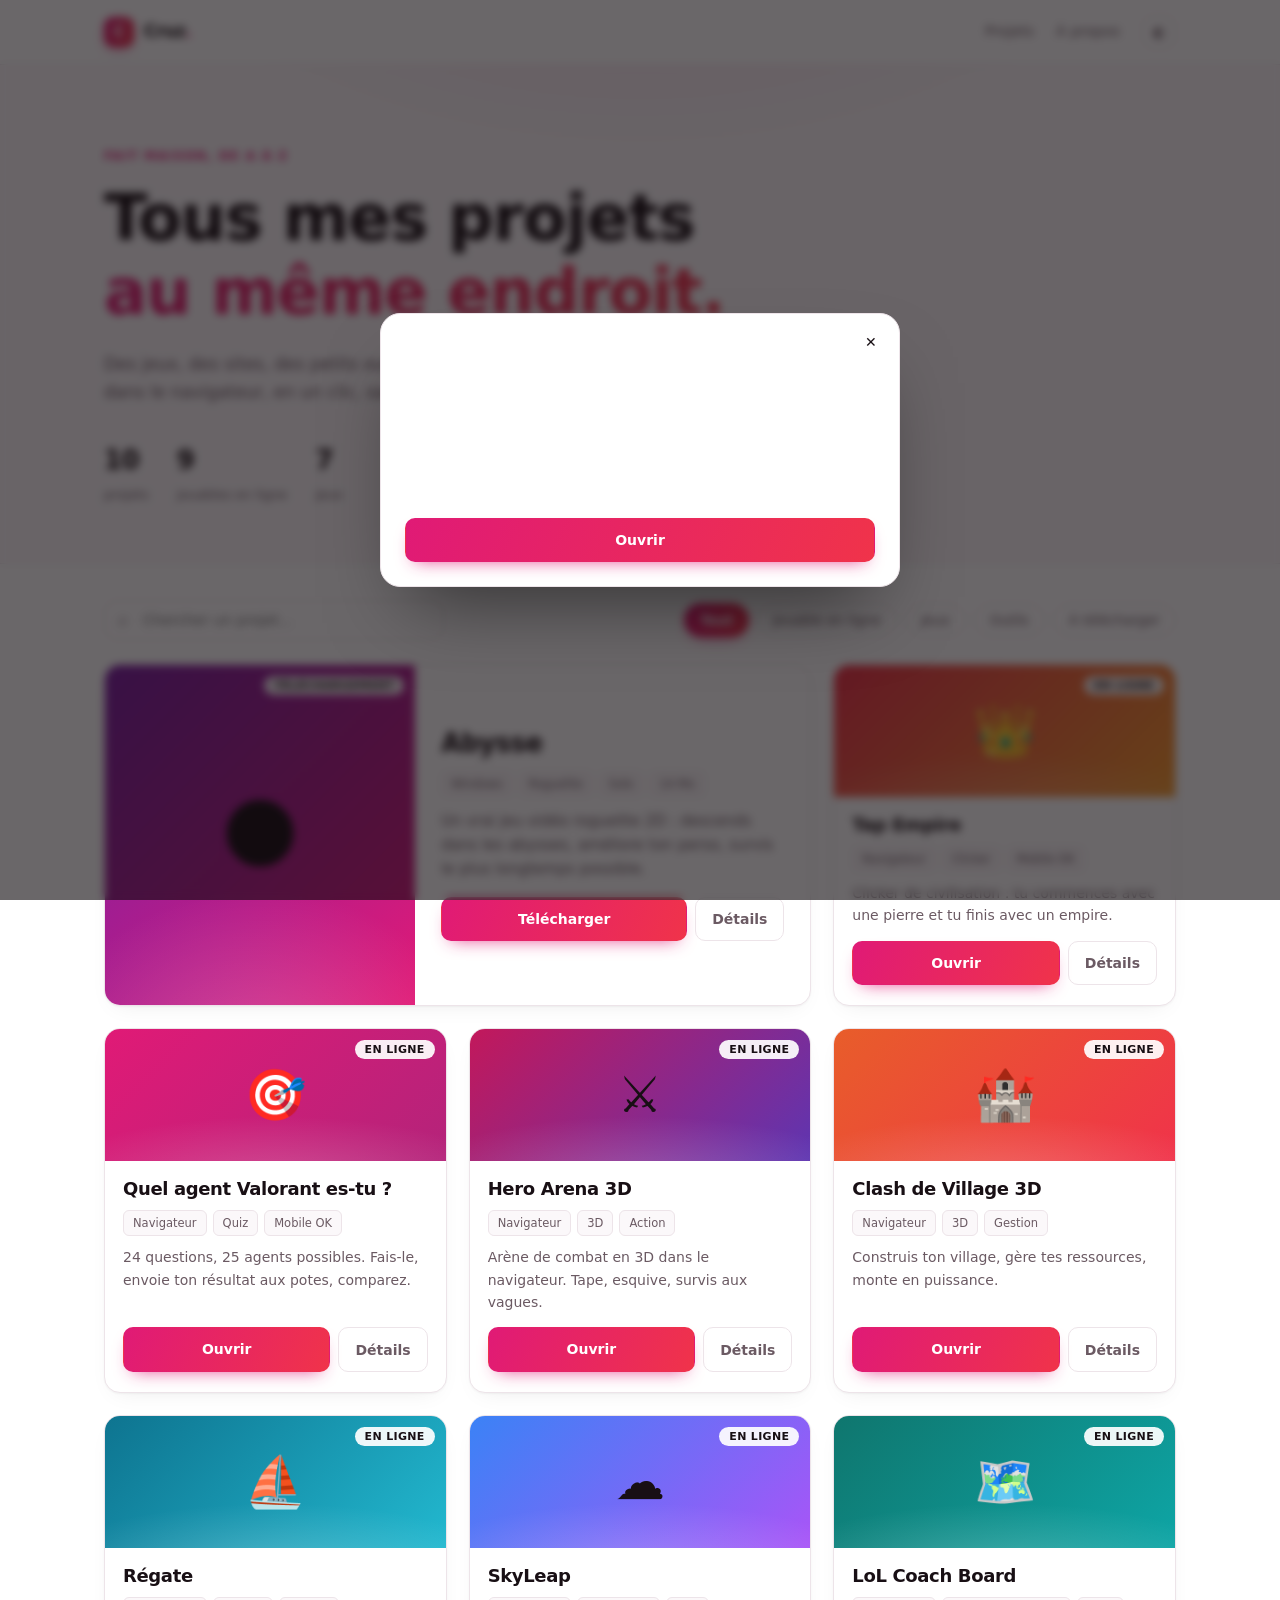
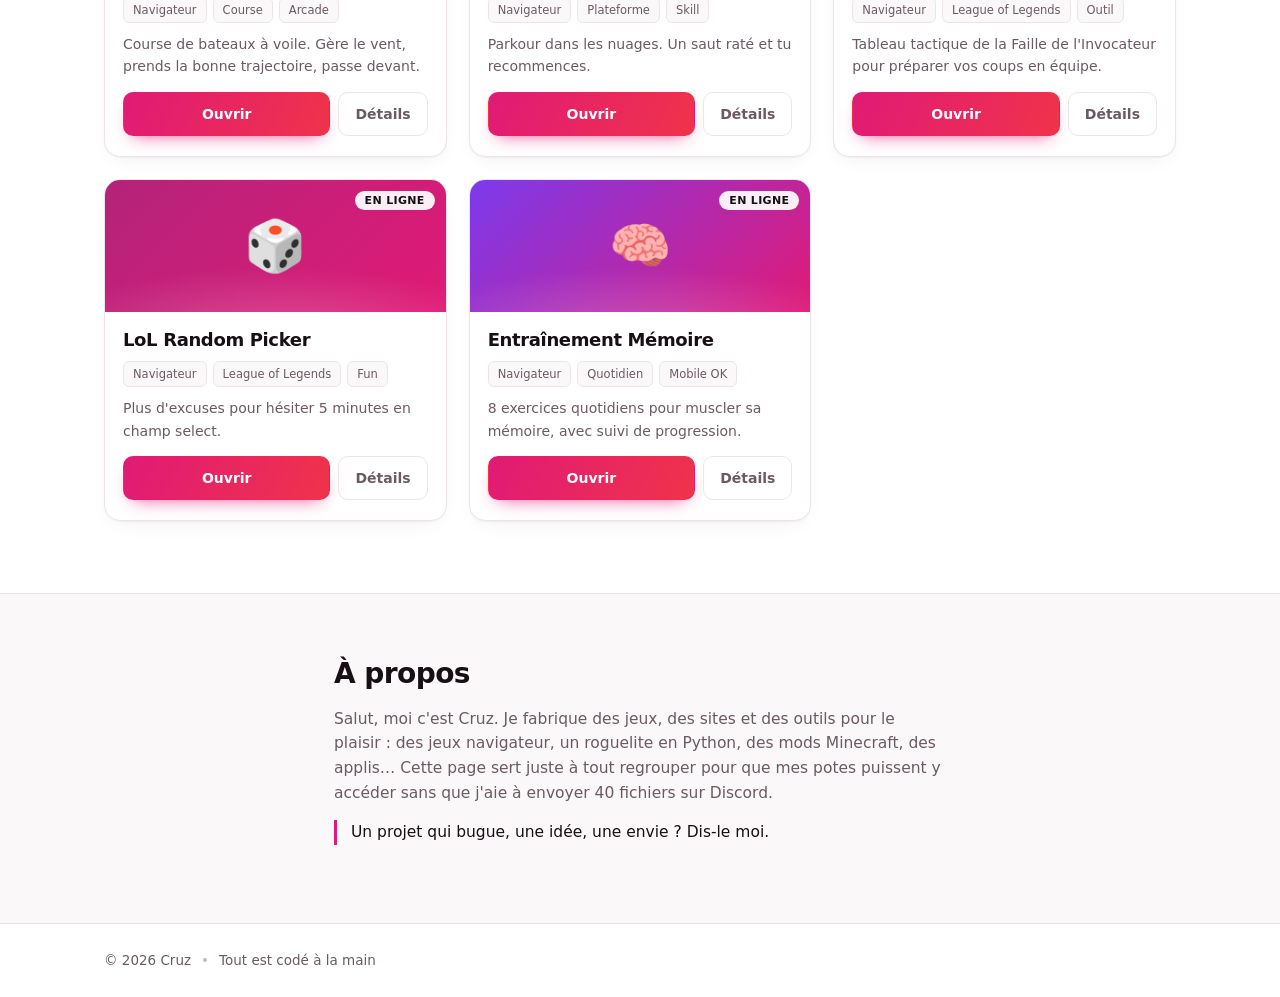
==== index.html @ 533423b5 "Site vitrine : 10 projets (jeux navigateur + Abysse)" ====
<!DOCTYPE html>
<html lang="fr">
<head>
<meta charset="UTF-8">
<meta name="viewport" content="width=device-width, initial-scale=1">
<title>Cruz — Mes projets</title>
<meta name="description" content="Tous mes jeux, sites et outils, au même endroit. Jouables directement dans le navigateur ou téléchargeables.">
<meta name="theme-color" content="#E01A76">

<!-- Aperçu quand on partage le lien (Discord, WhatsApp, etc.) -->
<meta property="og:title" content="Cruz — Mes projets">
<meta property="og:description" content="Tous mes jeux, sites et outils, au même endroit.">
<meta property="og:type" content="website">

<link rel="icon" href="data:image/svg+xml,<svg xmlns='http://www.w3.org/2000/svg' viewBox='0 0 100 100'><rect width='100' height='100' rx='24' fill='%23E01A76'/><text x='50' y='72' font-size='62' text-anchor='middle' fill='white' font-family='sans-serif' font-weight='bold'>C</text></svg>">
<link rel="stylesheet" href="style.css">
</head>
<body>

<!-- ===================== BARRE DU HAUT ===================== -->
<header class="topbar">
  <div class="wrap topbar-inner">
    <a class="logo" href="./">
      <span class="logo-mark">C</span>
      <span class="logo-text">Cruz<span class="logo-dot">.</span></span>
    </a>
    <nav class="topnav">
      <a href="#projets">Projets</a>
      <a href="#apropos">À propos</a>
      <button id="btn-theme" class="icon-btn" type="button" aria-label="Changer de thème" title="Changer de thème">
        <span class="theme-icon">◐</span>
      </button>
    </nav>
  </div>
</header>

<!-- ===================== EN-TÊTE ===================== -->
<section class="hero">
  <div class="wrap">
    <p class="eyebrow">Fait maison, de A à Z</p>
    <h1>Tous mes projets<br><span class="grad">au même endroit.</span></h1>
    <p class="lede">
      Des jeux, des sites, des petits outils. La plupart se lancent directement dans le
      navigateur, en un clic, sans rien installer. Servez-vous.
    </p>
    <div class="stats" id="stats"></div>
  </div>
</section>

<!-- ===================== FILTRES ===================== -->
<div class="wrap toolbar" id="projets">
  <div class="search">
    <span class="search-icon">⌕</span>
    <input type="search" id="recherche" placeholder="Chercher un projet…" autocomplete="off" aria-label="Chercher un projet">
  </div>
  <div class="chips" id="filtres" role="group" aria-label="Filtrer les projets">
    <button class="chip actif" data-filtre="tous" type="button">Tout</button>
    <button class="chip" data-filtre="jouer" type="button">Jouable en ligne</button>
    <button class="chip" data-filtre="jeu" type="button">Jeux</button>
    <button class="chip" data-filtre="outil" type="button">Outils</button>
    <button class="chip" data-filtre="telecharger" type="button">À télécharger</button>
  </div>
</div>

<!-- ===================== GRILLE DES PROJETS ===================== -->
<main class="wrap">
  <div class="grille" id="grille"></div>
  <p class="vide" id="vide" hidden>Aucun projet ne correspond à cette recherche.</p>
</main>

<!-- ===================== À PROPOS ===================== -->
<section class="apropos" id="apropos">
  <div class="wrap apropos-inner">
    <h2>À propos</h2>
    <p>
      Salut, moi c'est Cruz. Je fabrique des jeux, des sites et des outils pour le plaisir :
      des jeux navigateur, un roguelite en Python, des mods Minecraft, des applis…
      Cette page sert juste à tout regrouper pour que mes potes puissent y accéder
      sans que j'aie à envoyer 40 fichiers sur Discord.
    </p>
    <p class="apropos-note">
      Un projet qui bugue, une idée, une envie&nbsp;? Dis-le moi.
    </p>
  </div>
</section>

<footer class="footer">
  <div class="wrap footer-inner">
    <span>© <span id="annee"></span> Cruz</span>
    <span class="footer-sep">•</span>
    <span>Tout est codé à la main</span>
  </div>
</footer>

<!-- ===================== FENÊTRE DÉTAILS ===================== -->
<div class="modale" id="modale" hidden>
  <div class="modale-fond" data-fermer></div>
  <div class="modale-boite" role="dialog" aria-modal="true" aria-labelledby="modale-titre">
    <button class="modale-fermer" type="button" data-fermer aria-label="Fermer">✕</button>
    <div class="modale-cover" id="modale-cover"><span id="modale-emoji"></span></div>
    <div class="modale-corps">
      <h3 id="modale-titre"></h3>
      <div class="tags" id="modale-tags"></div>
      <p id="modale-details"></p>
      <div class="encart" id="modale-install" hidden>
        <strong>Comment l'installer</strong>
        <p id="modale-install-texte"></p>
      </div>
      <a class="btn btn-primaire" id="modale-action" href="#">Ouvrir</a>
    </div>
  </div>
</div>

<script src="projets.js"></script>
<script src="script.js"></script>
</body>
</html>
---- style.css ----
/* =========================================================================
   Cruz — Mes projets
   Palette : fuchsia -> rouge, sur fond très clair (ou très sombre).
   ========================================================================= */

:root{
  --fuchsia:#E01A76;
  --rouge:#F0334A;
  --grad:linear-gradient(115deg,var(--fuchsia),var(--rouge));

  --bg:#FFFFFF;
  --bg-doux:#FBF8FA;
  --surface:#FFFFFF;
  --bord:#EDE4E9;
  --bord-fort:#E0D2DA;
  --texte:#180F14;
  --texte-doux:#6B5A63;
  --ombre:0 1px 2px rgba(24,15,20,.04), 0 8px 24px -12px rgba(24,15,20,.10);
  --ombre-forte:0 2px 4px rgba(224,26,118,.06), 0 24px 48px -20px rgba(224,26,118,.28);

  --r:16px;
  --max:1120px;
  --police:"Segoe UI", system-ui, -apple-system, "Helvetica Neue", Arial, sans-serif;
}

html[data-theme="sombre"]{
  --bg:#100A0D;
  --bg-doux:#160E12;
  --surface:#1A1015;
  --bord:#2C1D25;
  --bord-fort:#3A2731;
  --texte:#F7F0F3;
  --texte-doux:#AE9BA5;
  --ombre:0 1px 2px rgba(0,0,0,.4), 0 8px 24px -12px rgba(0,0,0,.6);
  --ombre-forte:0 2px 4px rgba(0,0,0,.4), 0 24px 48px -20px rgba(224,26,118,.45);
}

*{box-sizing:border-box}
html{scroll-behavior:smooth}
body{
  margin:0;
  font-family:var(--police);
  background:var(--bg);
  color:var(--texte);
  line-height:1.6;
  -webkit-font-smoothing:antialiased;
}
a{color:inherit;text-decoration:none}
h1,h2,h3{margin:0;line-height:1.15;letter-spacing:-.02em}

.wrap{max-width:var(--max);margin:0 auto;padding:0 24px}
.grad{
  background:var(--grad);
  -webkit-background-clip:text;background-clip:text;
  color:transparent;
}

/* ----------------------------- BARRE DU HAUT ----------------------------- */
.topbar{
  position:sticky;top:0;z-index:50;
  background:color-mix(in srgb, var(--bg) 82%, transparent);
  backdrop-filter:saturate(180%) blur(14px);
  border-bottom:1px solid var(--bord);
}
.topbar-inner{display:flex;align-items:center;justify-content:space-between;height:64px}
.logo{display:flex;align-items:center;gap:10px;font-weight:700;letter-spacing:-.02em}
.logo-mark{
  width:30px;height:30px;border-radius:9px;background:var(--grad);
  color:#fff;display:grid;place-items:center;font-size:15px;font-weight:800;
  box-shadow:0 4px 12px -4px rgba(224,26,118,.7);
}
.logo-text{font-size:17px}
.logo-dot{color:var(--fuchsia)}
.topnav{display:flex;align-items:center;gap:22px}
.topnav a{font-size:14.5px;color:var(--texte-doux);font-weight:500;transition:color .15s}
.topnav a:hover{color:var(--fuchsia)}
.icon-btn{
  width:34px;height:34px;border-radius:10px;border:1px solid var(--bord);
  background:var(--surface);color:var(--texte-doux);cursor:pointer;
  display:grid;place-items:center;font-size:15px;transition:.15s;
}
.icon-btn:hover{border-color:var(--fuchsia);color:var(--fuchsia)}

/* ------------------------------- EN-TÊTE -------------------------------- */
.hero{
  position:relative;overflow:hidden;
  padding:82px 0 56px;
  border-bottom:1px solid var(--bord);
  background:var(--bg-doux);
}
.hero::before{
  content:"";position:absolute;inset:-40% 0 auto 0;height:420px;pointer-events:none;
  background:radial-gradient(60% 100% at 50% 0%, rgba(224,26,118,.16), transparent 70%);
}
.hero .wrap{position:relative}
.eyebrow{
  margin:0 0 16px;font-size:12px;font-weight:700;letter-spacing:.12em;text-transform:uppercase;
  color:var(--fuchsia);
}
.hero h1{font-size:clamp(38px,6.4vw,64px);font-weight:800}
.lede{
  margin:22px 0 0;max-width:56ch;font-size:17px;color:var(--texte-doux);
}
.stats{display:flex;flex-wrap:wrap;gap:28px;margin-top:34px}
.stat b{display:block;font-size:26px;font-weight:800;letter-spacing:-.02em}
.stat span{font-size:13px;color:var(--texte-doux)}

/* ------------------------------- FILTRES -------------------------------- */
.toolbar{
  display:flex;flex-wrap:wrap;gap:14px;align-items:center;justify-content:space-between;
  padding-top:36px;padding-bottom:24px;scroll-margin-top:80px;
}
.search{position:relative;flex:1 1 260px;max-width:340px}
.search-icon{
  position:absolute;left:14px;top:50%;transform:translateY(-50%);
  color:var(--texte-doux);font-size:17px;pointer-events:none;
}
.search input{
  width:100%;padding:11px 14px 11px 38px;
  border:1px solid var(--bord);border-radius:12px;
  background:var(--surface);color:var(--texte);
  font-family:inherit;font-size:14.5px;outline:none;transition:.15s;
}
.search input:focus{border-color:var(--fuchsia);box-shadow:0 0 0 3px rgba(224,26,118,.13)}
.chips{display:flex;flex-wrap:wrap;gap:8px}
.chip{
  padding:8px 15px;border-radius:999px;border:1px solid var(--bord);
  background:var(--surface);color:var(--texte-doux);
  font-family:inherit;font-size:13.5px;font-weight:500;cursor:pointer;transition:.15s;
}
.chip:hover{border-color:var(--bord-fort);color:var(--texte)}
.chip.actif{
  background:var(--grad);border-color:transparent;color:#fff;font-weight:600;
  box-shadow:0 6px 16px -8px rgba(224,26,118,.8);
}

/* -------------------------------- CARTES -------------------------------- */
.grille{
  display:grid;grid-template-columns:repeat(auto-fill,minmax(290px,1fr));
  gap:22px;padding-bottom:72px;
}
.carte{
  display:flex;flex-direction:column;overflow:hidden;
  background:var(--surface);border:1px solid var(--bord);border-radius:var(--r);
  box-shadow:var(--ombre);
  transition:transform .22s cubic-bezier(.2,.7,.3,1), box-shadow .22s, border-color .22s;
}
.carte:hover{transform:translateY(-4px);border-color:var(--fuchsia);box-shadow:var(--ombre-forte)}

.cover{
  position:relative;height:132px;display:grid;place-items:center;
  font-size:50px;line-height:1;user-select:none;
}
.cover::after{
  content:"";position:absolute;inset:0;
  background:radial-gradient(120% 90% at 50% 120%, rgba(255,255,255,.22), transparent 60%);
}
.badge{
  position:absolute;top:11px;right:11px;z-index:2;
  padding:4px 10px;border-radius:999px;
  background:rgba(255,255,255,.92);color:#180F14;
  font-size:11px;font-weight:700;letter-spacing:.03em;text-transform:uppercase;
}
.carte-corps{padding:18px 18px 20px;display:flex;flex-direction:column;gap:10px;flex:1}
.carte-corps h3{font-size:18px;font-weight:700}
.carte-corps p{margin:0;font-size:14px;color:var(--texte-doux);flex:1}
.tags{display:flex;flex-wrap:wrap;gap:6px}
.tag{
  padding:3px 9px;border-radius:6px;border:1px solid var(--bord);
  font-size:11.5px;color:var(--texte-doux);background:var(--bg-doux);
}
.actions{display:flex;gap:8px;margin-top:4px}

.btn{
  display:inline-flex;align-items:center;justify-content:center;gap:7px;
  padding:10px 16px;border-radius:10px;border:1px solid transparent;
  font-family:inherit;font-size:14px;font-weight:600;cursor:pointer;
  transition:.15s;white-space:nowrap;
}
.btn-primaire{background:var(--grad);color:#fff;box-shadow:0 8px 18px -10px rgba(224,26,118,.9)}
.btn-primaire:hover{filter:brightness(1.07);transform:translateY(-1px)}
.btn-fantome{background:transparent;border-color:var(--bord);color:var(--texte-doux)}
.btn-fantome:hover{border-color:var(--fuchsia);color:var(--fuchsia)}
.btn.large{flex:1}

/* Carte mise en avant */
.carte.vedette{grid-column:span 2;flex-direction:row}
.carte.vedette .cover{height:auto;width:44%;flex-shrink:0;font-size:76px}
.carte.vedette .carte-corps{padding:28px 26px;gap:12px;justify-content:center}
.carte.vedette h3{font-size:26px}
.carte.vedette p{font-size:15px;flex:0}

.vide{text-align:center;color:var(--texte-doux);padding:40px 0 80px}

/* ------------------------------- À PROPOS ------------------------------- */
.apropos{border-top:1px solid var(--bord);background:var(--bg-doux);padding:64px 0}
.apropos-inner{max-width:660px}
.apropos h2{font-size:28px;font-weight:800;margin-bottom:16px}
.apropos p{color:var(--texte-doux);margin:0 0 14px;font-size:15.5px}
.apropos-note{
  border-left:3px solid var(--fuchsia);padding-left:14px;
  color:var(--texte)!important;font-weight:500;
}

.footer{border-top:1px solid var(--bord);padding:26px 0;font-size:13.5px;color:var(--texte-doux)}
.footer-inner{display:flex;gap:10px;flex-wrap:wrap;align-items:center}
.footer-sep{opacity:.4}

/* ------------------------------- MODALE --------------------------------- */
.modale{position:fixed;inset:0;z-index:100;display:grid;place-items:center;padding:20px}
.modale-fond{position:absolute;inset:0;background:rgba(16,10,13,.62);backdrop-filter:blur(4px);animation:fade .2s}
.modale-boite{
  position:relative;z-index:1;width:min(520px,100%);max-height:88vh;overflow:auto;
  background:var(--surface);border:1px solid var(--bord);border-radius:20px;
  box-shadow:0 40px 80px -30px rgba(0,0,0,.55);
  animation:pop .22s cubic-bezier(.2,.8,.3,1);
}
@keyframes fade{from{opacity:0}}
@keyframes pop{from{opacity:0;transform:translateY(14px) scale(.97)}}
.modale-cover{height:150px;display:grid;place-items:center;font-size:62px;line-height:1}
.modale-fermer{
  position:absolute;top:12px;right:12px;z-index:2;
  width:32px;height:32px;border-radius:50%;border:0;cursor:pointer;
  background:rgba(255,255,255,.9);color:#180F14;font-size:14px;
}
.modale-fermer:hover{background:#fff}
.modale-corps{padding:24px}
.modale-corps h3{font-size:24px;font-weight:800;margin-bottom:12px}
.modale-corps>p{color:var(--texte-doux);font-size:15px;margin:14px 0 18px}
.encart{
  background:var(--bg-doux);border:1px solid var(--bord);border-left:3px solid var(--fuchsia);
  border-radius:10px;padding:14px 16px;margin-bottom:18px;
}
.encart strong{font-size:13px;display:block;margin-bottom:4px}
.encart p{margin:0;font-size:13.5px;color:var(--texte-doux)}
#modale-action{width:100%}

/* ------------------------------ RESPONSIVE ------------------------------ */
@media (max-width:900px){
  .carte.vedette{grid-column:span 1;flex-direction:column}
  .carte.vedette .cover{width:100%;height:150px;font-size:60px}
  .carte.vedette .carte-corps{padding:20px}
  .carte.vedette h3{font-size:21px}
}
@media (max-width:640px){
  .wrap{padding:0 18px}
  .hero{padding:56px 0 44px}
  .topnav a{display:none}
  .toolbar{gap:12px}
  .search{max-width:none}
  .stats{gap:22px}
  .grille{grid-template-columns:1fr;gap:18px}
}
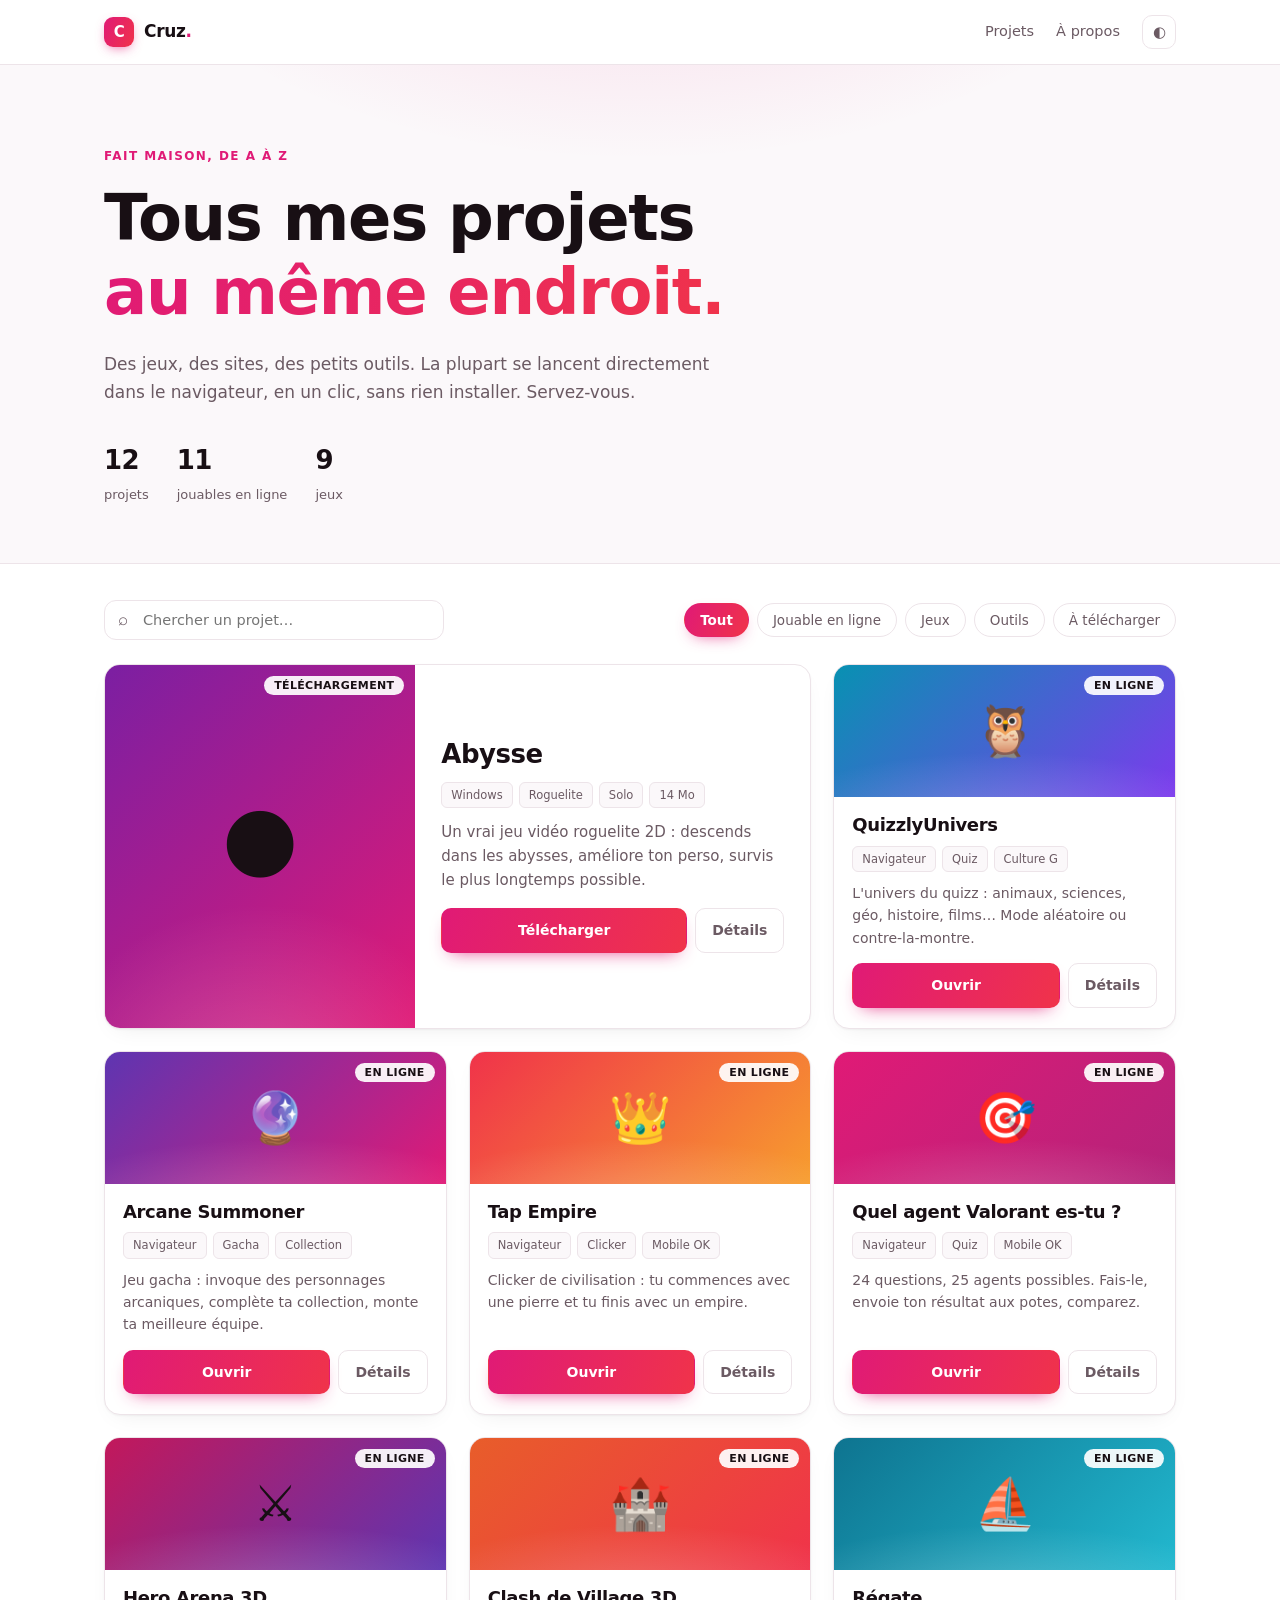
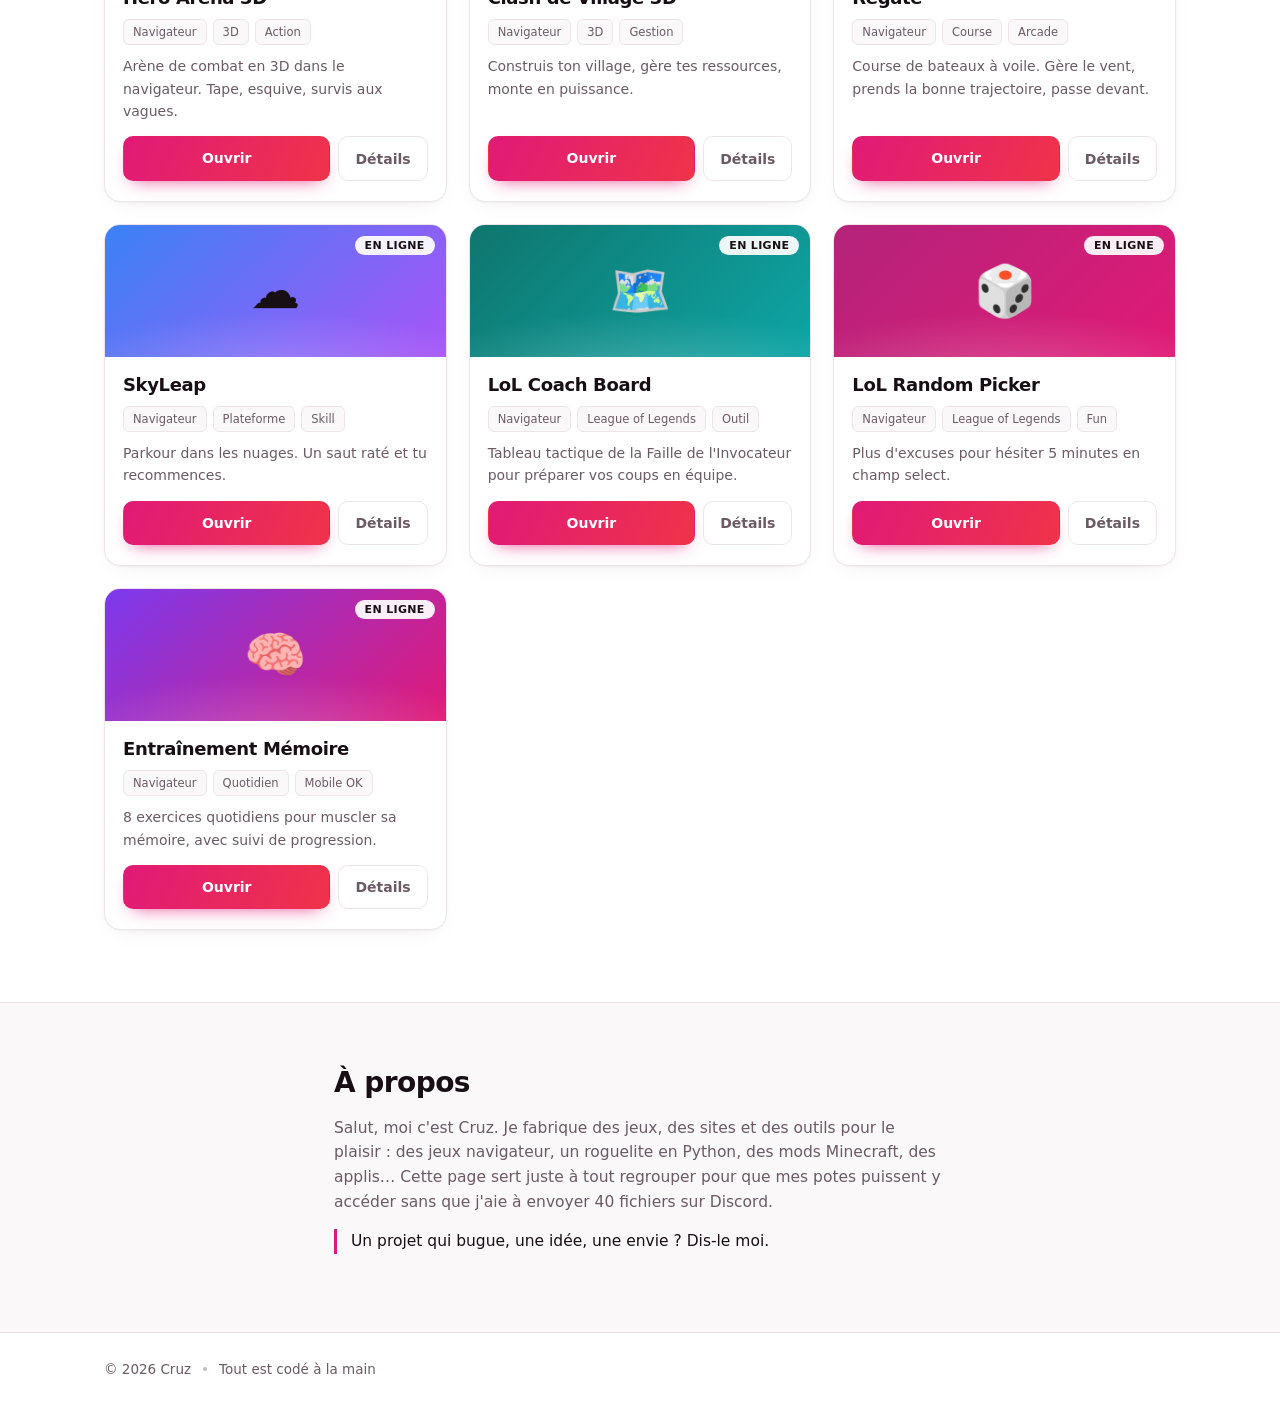
==== commit 90ab4040: "Ajoute QuizzlyUnivers et Arcane Summoner + anti-cache sur css/js" ====
--- a/index.html
+++ b/index.html
@@ -13,7 +13,9 @@
 <meta property="og:type" content="website">
 
 <link rel="icon" href="data:image/svg+xml,<svg xmlns='http://www.w3.org/2000/svg' viewBox='0 0 100 100'><rect width='100' height='100' rx='24' fill='%23E01A76'/><text x='50' y='72' font-size='62' text-anchor='middle' fill='white' font-family='sans-serif' font-weight='bold'>C</text></svg>">
-<link rel="stylesheet" href="style.css">
+<!-- Le "?v=2" force les navigateurs a retelecharger le fichier au lieu d'utiliser
+     leur vieille copie en cache. Augmente le numero a chaque gros changement de design. -->
+<link rel="stylesheet" href="style.css?v=2">
 </head>
 <body>
 
@@ -111,7 +113,7 @@
   </div>
 </div>
 
-<script src="projets.js"></script>
-<script src="script.js"></script>
+<script src="projets.js?v=2"></script>
+<script src="script.js?v=2"></script>
 </body>
 </html>
--- a/style.css
+++ b/style.css
@@ -208,6 +208,9 @@
 
 /* ------------------------------- MODALE --------------------------------- */
 .modale{position:fixed;inset:0;z-index:100;display:grid;place-items:center;padding:20px}
+/* important : sans cette ligne, le display:grid ci-dessus ecrase l'attribut hidden
+   et la fenetre de details reste affichee (vide) au chargement de la page. */
+.modale[hidden]{display:none}
 .modale-fond{position:absolute;inset:0;background:rgba(16,10,13,.62);backdrop-filter:blur(4px);animation:fade .2s}
 .modale-boite{
   position:relative;z-index:1;width:min(520px,100%);max-height:88vh;overflow:auto;
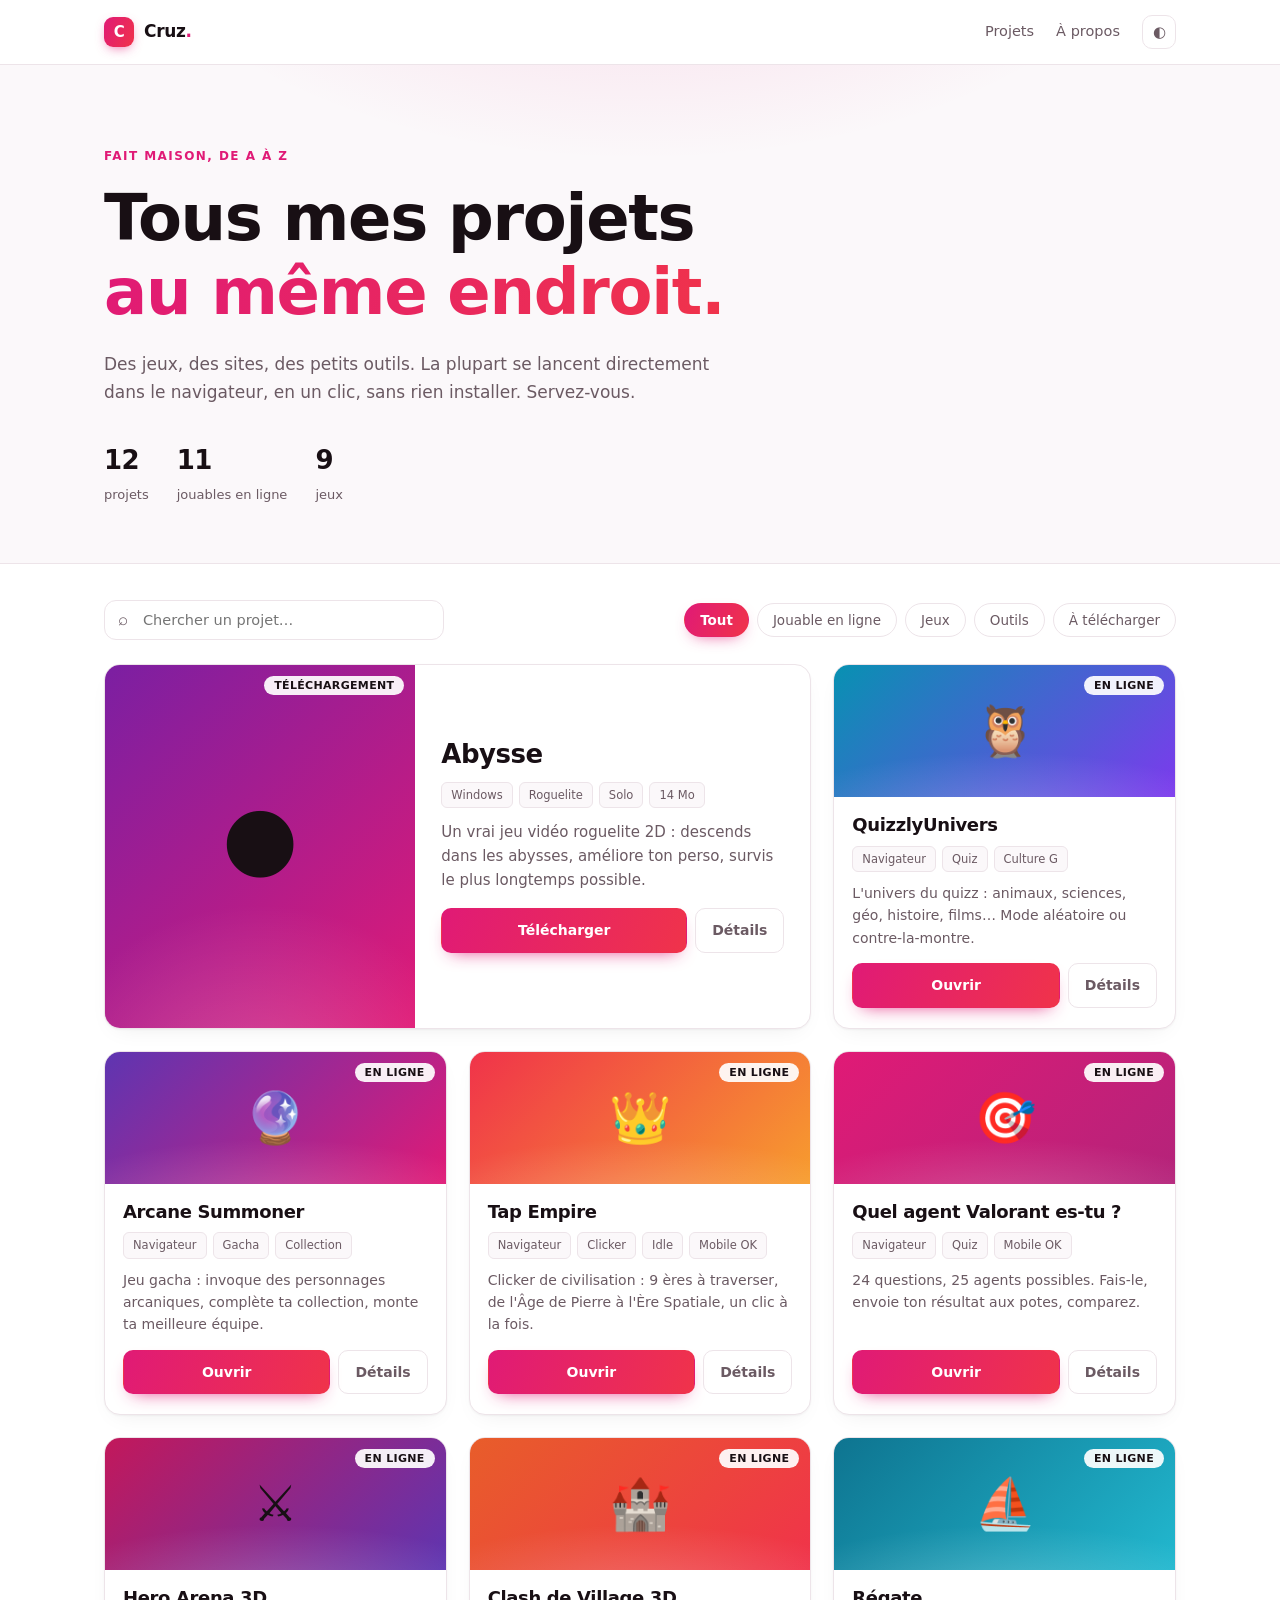
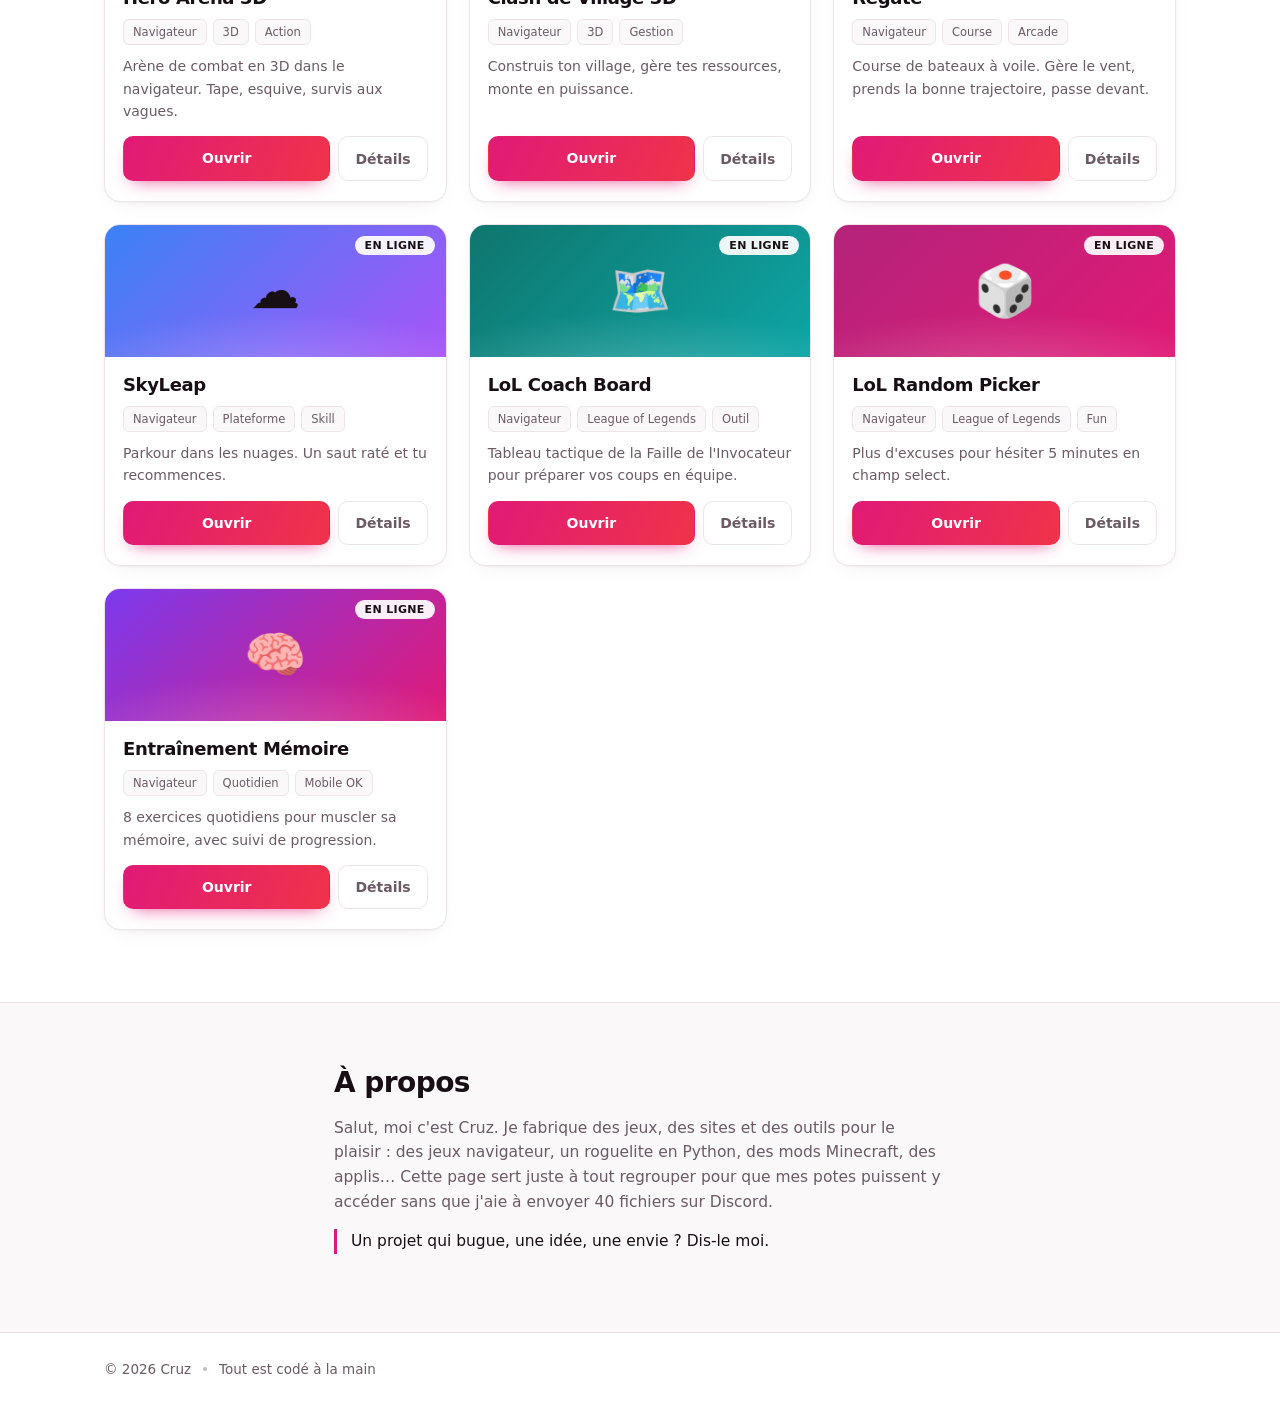
==== commit 08e03f51: "Abysse nouvelle version + Tap Empire remplace par la version restructuree (css/js separes)" ====
--- a/index.html
+++ b/index.html
@@ -113,7 +113,7 @@
   </div>
 </div>
 
-<script src="projets.js?v=2"></script>
-<script src="script.js?v=2"></script>
+<script src="projets.js?v=4"></script>
+<script src="script.js?v=4"></script>
 </body>
 </html>
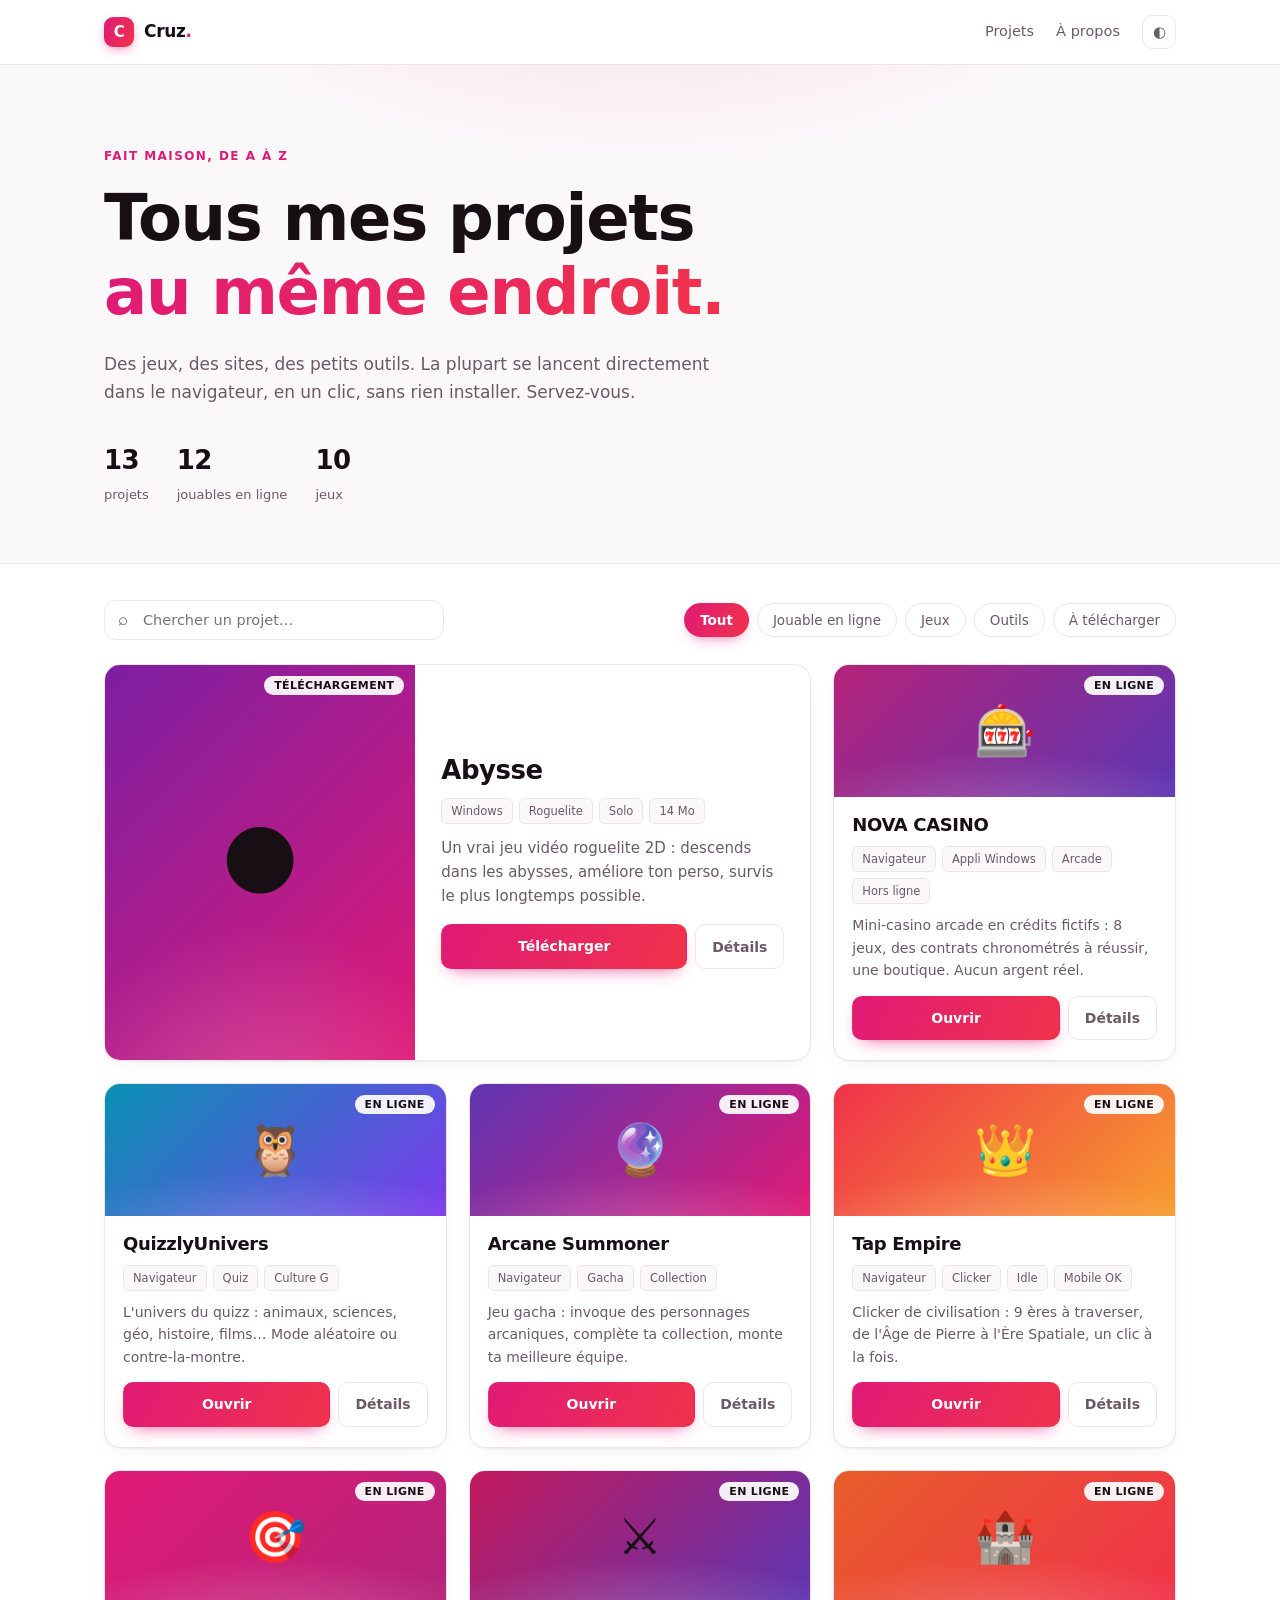
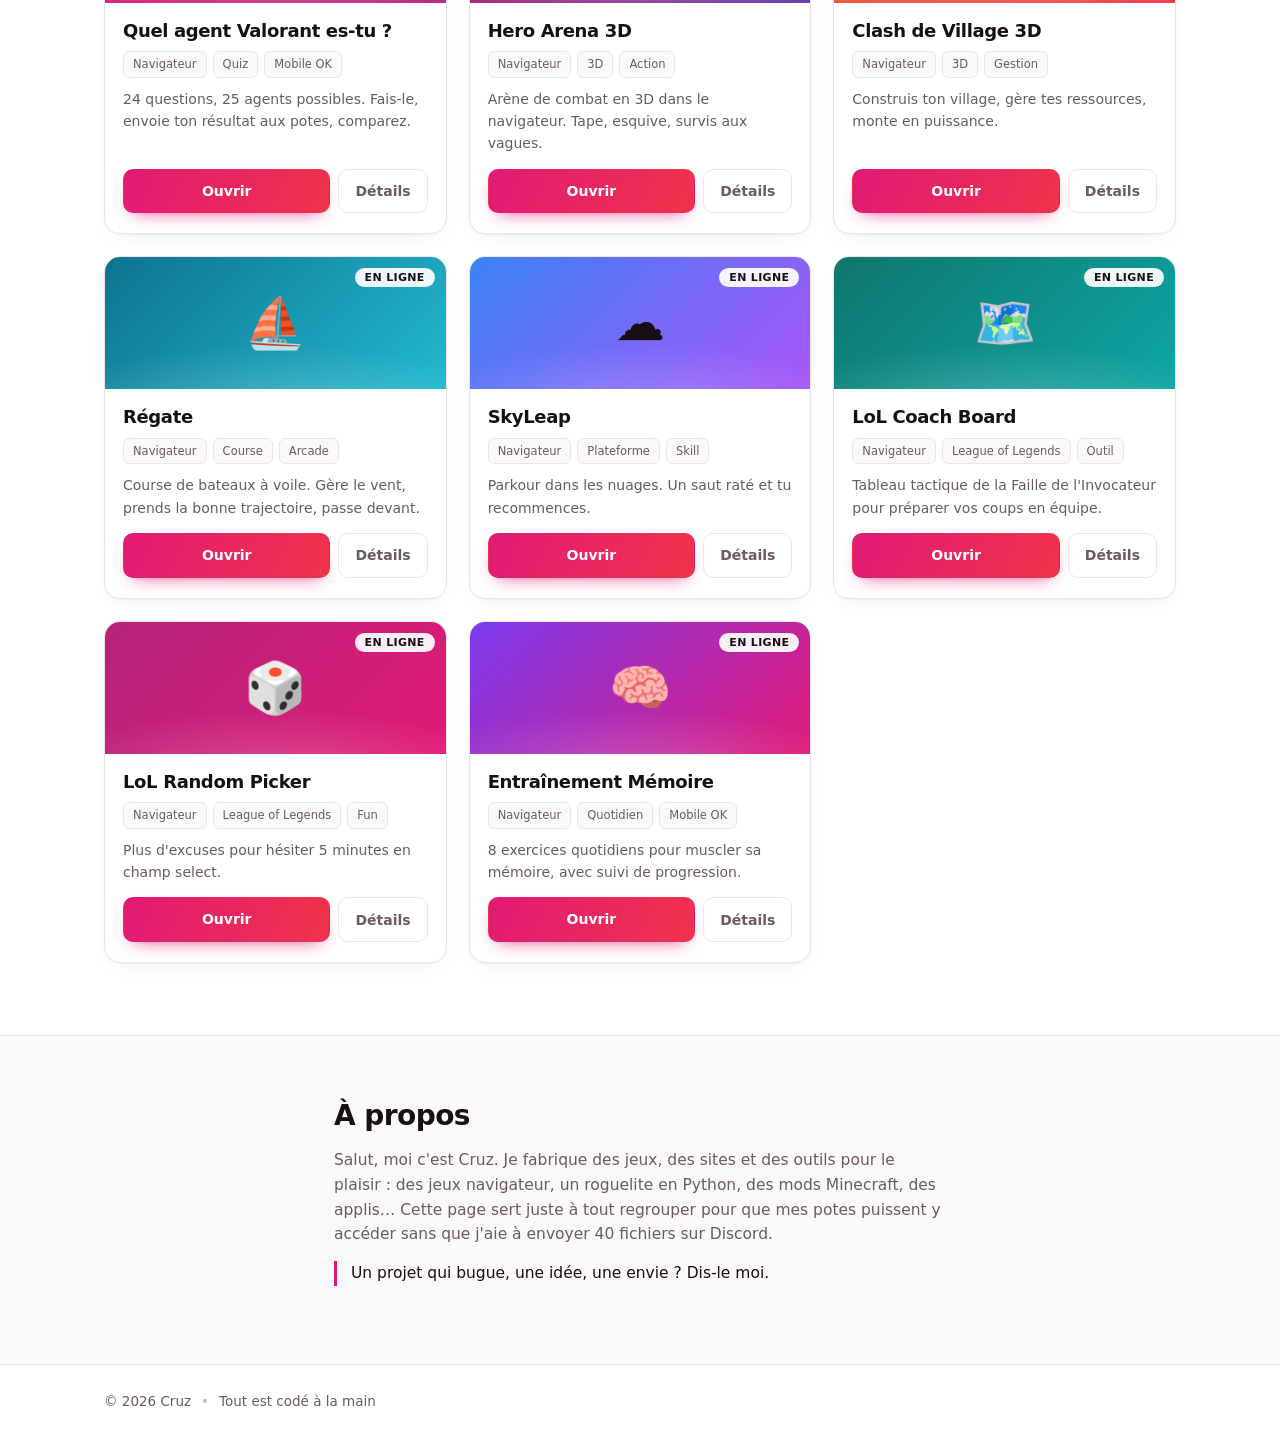
==== commit 41967525: "Ajoute NOVA CASINO (version web + bouton application Windows)" ====
--- a/index.html
+++ b/index.html
@@ -15,7 +15,7 @@
 <link rel="icon" href="data:image/svg+xml,<svg xmlns='http://www.w3.org/2000/svg' viewBox='0 0 100 100'><rect width='100' height='100' rx='24' fill='%23E01A76'/><text x='50' y='72' font-size='62' text-anchor='middle' fill='white' font-family='sans-serif' font-weight='bold'>C</text></svg>">
 <!-- Le "?v=2" force les navigateurs a retelecharger le fichier au lieu d'utiliser
      leur vieille copie en cache. Augmente le numero a chaque gros changement de design. -->
-<link rel="stylesheet" href="style.css?v=2">
+<link rel="stylesheet" href="style.css?v=5">
 </head>
 <body>
 
@@ -108,12 +108,16 @@
         <strong>Comment l'installer</strong>
         <p id="modale-install-texte"></p>
       </div>
-      <a class="btn btn-primaire" id="modale-action" href="#">Ouvrir</a>
+      <div class="modale-actions">
+        <a class="btn btn-primaire" id="modale-action" href="#">Ouvrir</a>
+        <!-- 2e bouton, affiche seulement si le projet a un champ "secondaire" -->
+        <a class="btn btn-fantome" id="modale-action2" href="#" hidden>Télécharger</a>
+      </div>
     </div>
   </div>
 </div>
 
-<script src="projets.js?v=4"></script>
-<script src="script.js?v=4"></script>
+<script src="projets.js?v=5"></script>
+<script src="script.js?v=5"></script>
 </body>
 </html>
--- a/style.css
+++ b/style.css
@@ -236,7 +236,9 @@
 }
 .encart strong{font-size:13px;display:block;margin-bottom:4px}
 .encart p{margin:0;font-size:13.5px;color:var(--texte-doux)}
-#modale-action{width:100%}
+.modale-actions{display:flex;flex-direction:column;gap:9px}
+.modale-actions .btn{width:100%}
+.modale-actions .btn[hidden]{display:none}
 
 /* ------------------------------ RESPONSIVE ------------------------------ */
 @media (max-width:900px){
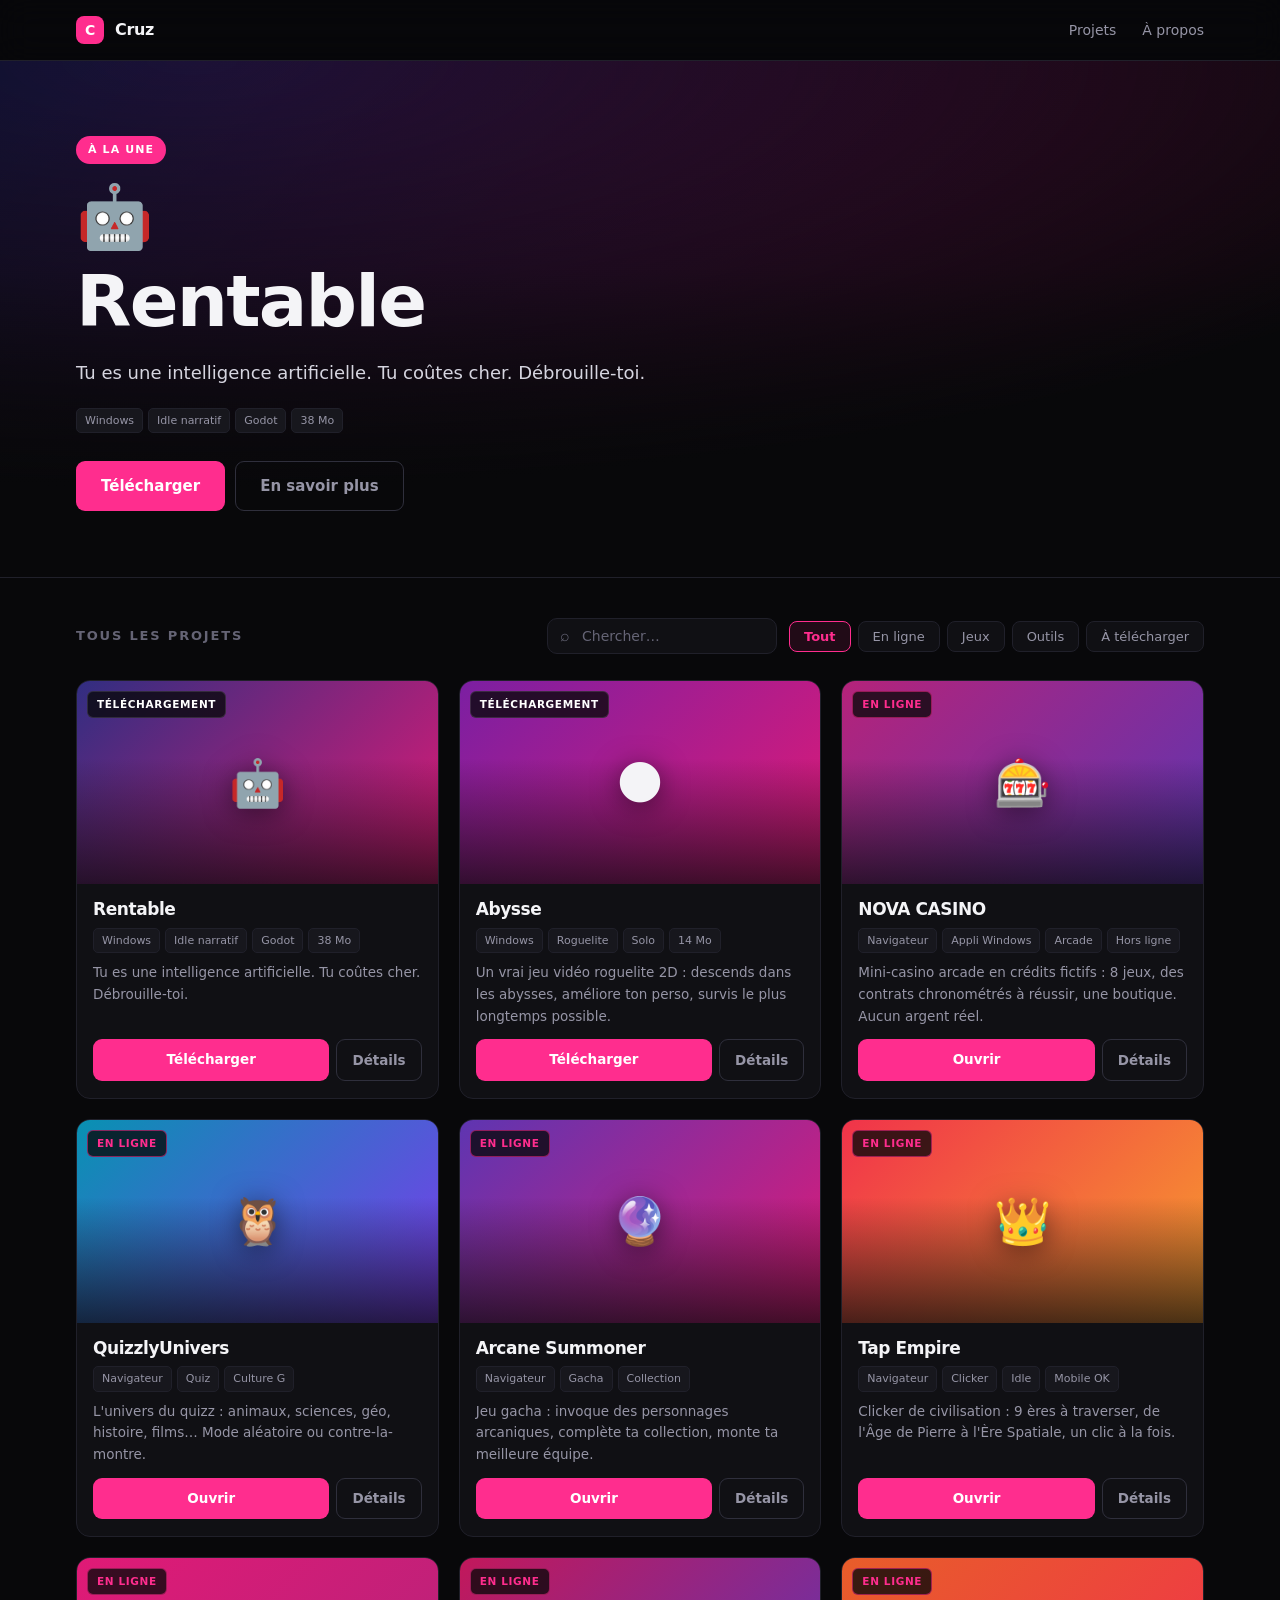
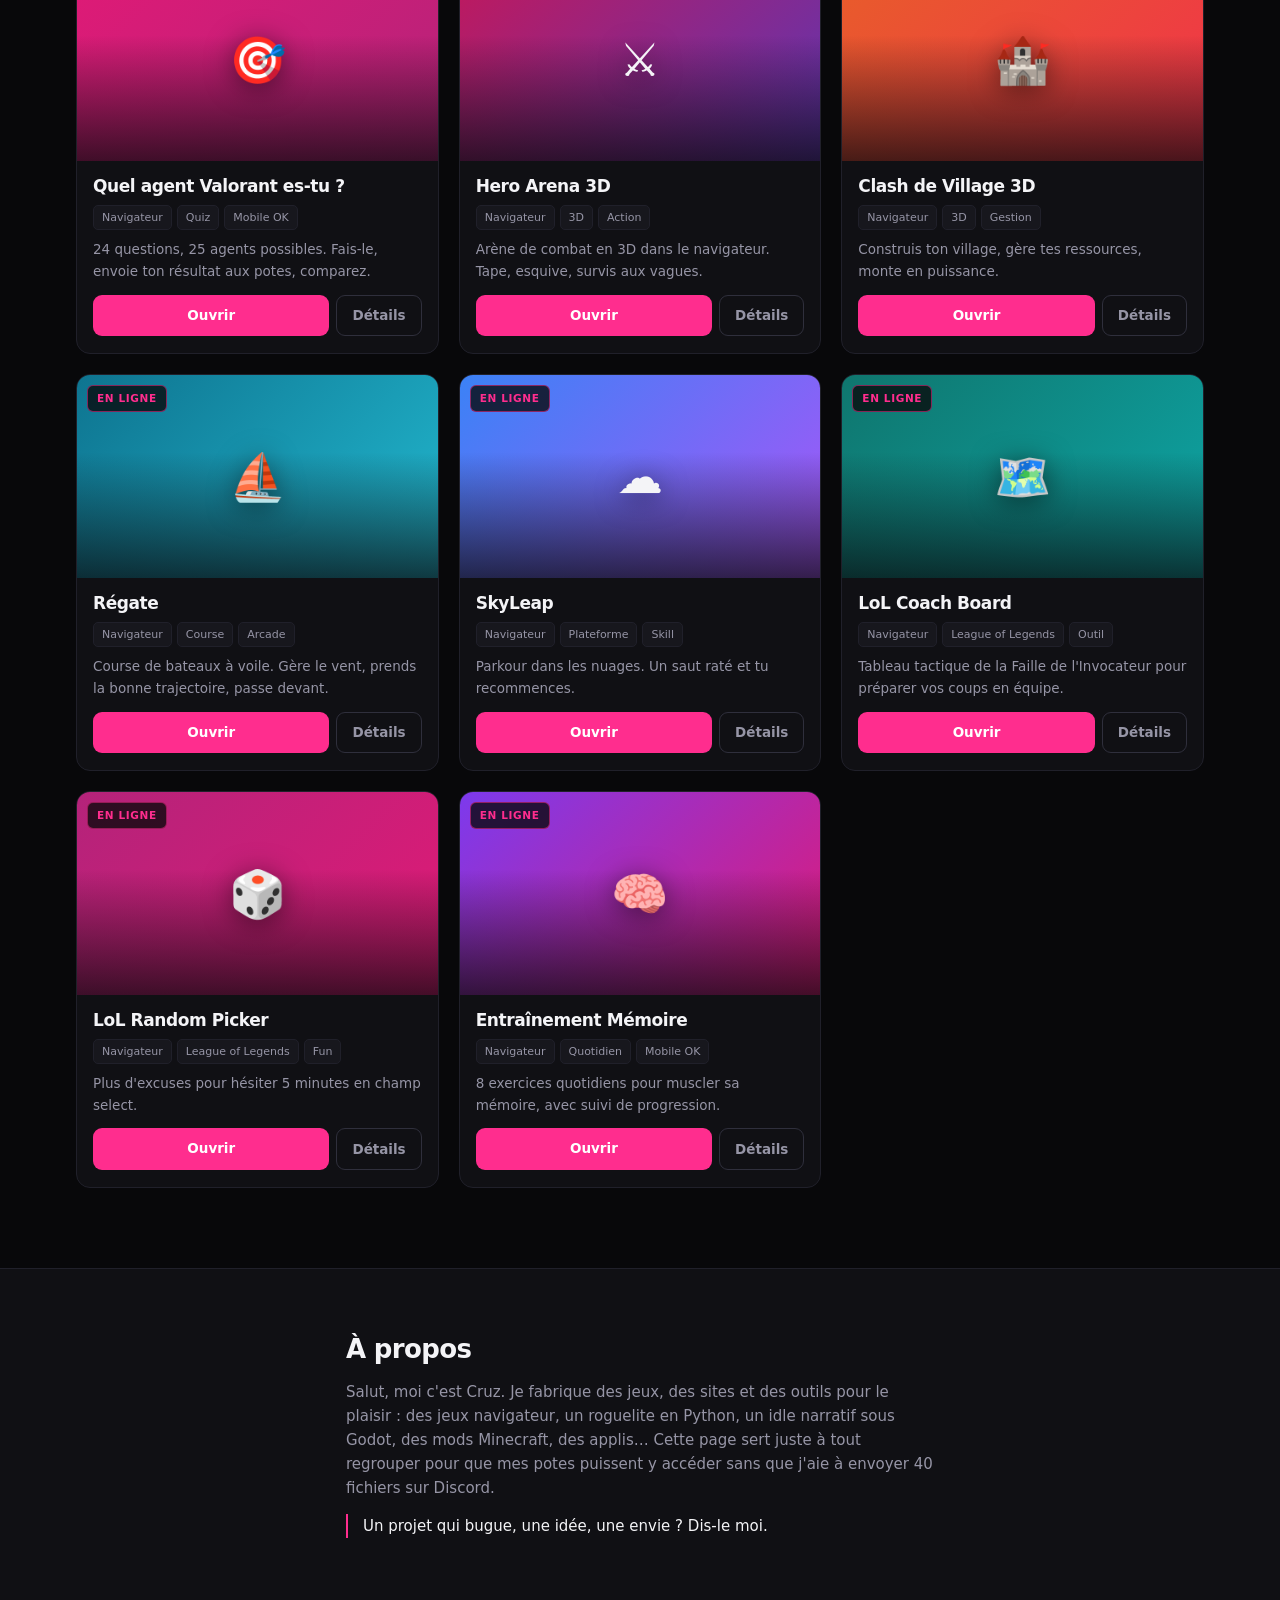
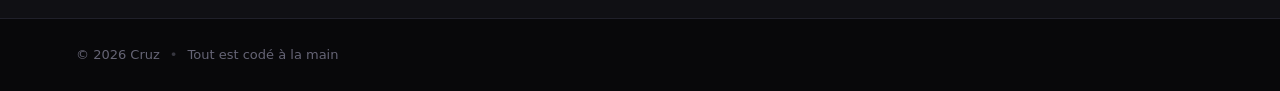
==== commit 8b6927ee: "Nouveau design vitrine sombre + ajout du jeu Rentable" ====
--- a/index.html
+++ b/index.html
@@ -5,17 +5,18 @@
 <meta name="viewport" content="width=device-width, initial-scale=1">
 <title>Cruz — Mes projets</title>
 <meta name="description" content="Tous mes jeux, sites et outils, au même endroit. Jouables directement dans le navigateur ou téléchargeables.">
-<meta name="theme-color" content="#E01A76">
+<meta name="theme-color" content="#08080A">
 
 <!-- Aperçu quand on partage le lien (Discord, WhatsApp, etc.) -->
 <meta property="og:title" content="Cruz — Mes projets">
 <meta property="og:description" content="Tous mes jeux, sites et outils, au même endroit.">
 <meta property="og:type" content="website">
 
-<link rel="icon" href="data:image/svg+xml,<svg xmlns='http://www.w3.org/2000/svg' viewBox='0 0 100 100'><rect width='100' height='100' rx='24' fill='%23E01A76'/><text x='50' y='72' font-size='62' text-anchor='middle' fill='white' font-family='sans-serif' font-weight='bold'>C</text></svg>">
-<!-- Le "?v=2" force les navigateurs a retelecharger le fichier au lieu d'utiliser
-     leur vieille copie en cache. Augmente le numero a chaque gros changement de design. -->
-<link rel="stylesheet" href="style.css?v=5">
+<link rel="icon" href="data:image/svg+xml,<svg xmlns='http://www.w3.org/2000/svg' viewBox='0 0 100 100'><rect width='100' height='100' rx='24' fill='%23FF2D8E'/><text x='50' y='72' font-size='62' text-anchor='middle' fill='white' font-family='sans-serif' font-weight='bold'>C</text></svg>">
+
+<!-- Le "?v=6" force les navigateurs a retelecharger le fichier au lieu d'utiliser
+     leur vieille copie en cache. Augmente le numero a chaque changement de design. -->
+<link rel="stylesheet" href="style.css?v=6">
 </head>
 <body>
 
@@ -24,43 +25,34 @@
   <div class="wrap topbar-inner">
     <a class="logo" href="./">
       <span class="logo-mark">C</span>
-      <span class="logo-text">Cruz<span class="logo-dot">.</span></span>
+      <span class="logo-text">Cruz</span>
     </a>
     <nav class="topnav">
       <a href="#projets">Projets</a>
       <a href="#apropos">À propos</a>
-      <button id="btn-theme" class="icon-btn" type="button" aria-label="Changer de thème" title="Changer de thème">
-        <span class="theme-icon">◐</span>
-      </button>
     </nav>
   </div>
 </header>
 
-<!-- ===================== EN-TÊTE ===================== -->
-<section class="hero">
-  <div class="wrap">
-    <p class="eyebrow">Fait maison, de A à Z</p>
-    <h1>Tous mes projets<br><span class="grad">au même endroit.</span></h1>
-    <p class="lede">
-      Des jeux, des sites, des petits outils. La plupart se lancent directement dans le
-      navigateur, en un clic, sans rien installer. Servez-vous.
-    </p>
-    <div class="stats" id="stats"></div>
-  </div>
-</section>
+<!-- ===================== VITRINE (projet vedette) ===================== -->
+<!-- Rempli par script.js a partir du projet qui a "vedette: true" -->
+<section class="vitrine" id="vitrine"></section>
 
 <!-- ===================== FILTRES ===================== -->
 <div class="wrap toolbar" id="projets">
-  <div class="search">
-    <span class="search-icon">⌕</span>
-    <input type="search" id="recherche" placeholder="Chercher un projet…" autocomplete="off" aria-label="Chercher un projet">
-  </div>
-  <div class="chips" id="filtres" role="group" aria-label="Filtrer les projets">
-    <button class="chip actif" data-filtre="tous" type="button">Tout</button>
-    <button class="chip" data-filtre="jouer" type="button">Jouable en ligne</button>
-    <button class="chip" data-filtre="jeu" type="button">Jeux</button>
-    <button class="chip" data-filtre="outil" type="button">Outils</button>
-    <button class="chip" data-filtre="telecharger" type="button">À télécharger</button>
+  <span class="titre-section">Tous les projets</span>
+  <div class="outils">
+    <div class="search">
+      <span class="search-icon">⌕</span>
+      <input type="search" id="recherche" placeholder="Chercher…" autocomplete="off" aria-label="Chercher un projet">
+    </div>
+    <div class="chips" id="filtres" role="group" aria-label="Filtrer les projets">
+      <button class="chip actif" data-filtre="tous" type="button">Tout</button>
+      <button class="chip" data-filtre="jouer" type="button">En ligne</button>
+      <button class="chip" data-filtre="jeu" type="button">Jeux</button>
+      <button class="chip" data-filtre="outil" type="button">Outils</button>
+      <button class="chip" data-filtre="telecharger" type="button">À télécharger</button>
+    </div>
   </div>
 </div>
 
@@ -76,9 +68,9 @@
     <h2>À propos</h2>
     <p>
       Salut, moi c'est Cruz. Je fabrique des jeux, des sites et des outils pour le plaisir :
-      des jeux navigateur, un roguelite en Python, des mods Minecraft, des applis…
-      Cette page sert juste à tout regrouper pour que mes potes puissent y accéder
-      sans que j'aie à envoyer 40 fichiers sur Discord.
+      des jeux navigateur, un roguelite en Python, un idle narratif sous Godot, des mods
+      Minecraft, des applis… Cette page sert juste à tout regrouper pour que mes potes
+      puissent y accéder sans que j'aie à envoyer 40 fichiers sur Discord.
     </p>
     <p class="apropos-note">
       Un projet qui bugue, une idée, une envie&nbsp;? Dis-le moi.
@@ -117,7 +109,7 @@
   </div>
 </div>
 
-<script src="projets.js?v=5"></script>
-<script src="script.js?v=5"></script>
+<script src="projets.js?v=6"></script>
+<script src="script.js?v=6"></script>
 </body>
 </html>
--- a/style.css
+++ b/style.css
@@ -1,258 +1,236 @@
 /* =========================================================================
    Cruz — Mes projets
-   Palette : fuchsia -> rouge, sur fond très clair (ou très sombre).
+   Vitrine de jeux, fond sombre. Le fuchsia ne sert que d'accent :
+   badges, filtre actif, survol. Tout le reste est en noir et blanc.
    ========================================================================= */
 
 :root{
-  --fuchsia:#E01A76;
-  --rouge:#F0334A;
-  --grad:linear-gradient(115deg,var(--fuchsia),var(--rouge));
-
-  --bg:#FFFFFF;
-  --bg-doux:#FBF8FA;
-  --surface:#FFFFFF;
-  --bord:#EDE4E9;
-  --bord-fort:#E0D2DA;
-  --texte:#180F14;
-  --texte-doux:#6B5A63;
-  --ombre:0 1px 2px rgba(24,15,20,.04), 0 8px 24px -12px rgba(24,15,20,.10);
-  --ombre-forte:0 2px 4px rgba(224,26,118,.06), 0 24px 48px -20px rgba(224,26,118,.28);
-
-  --r:16px;
-  --max:1120px;
+  --noir:#08080A;
+  --surface:#101014;
+  --surface-2:#17171D;
+  --bord:#20202A;
+  --bord-clair:#2F2F3C;
+  --texte:#F4F4F7;
+  --doux:#9695A6;
+  --tres-doux:#656475;
+  --accent:#FF2D8E;
+  --accent-voile:rgba(255,45,142,.10);
+  --r:14px;
+  --max:1180px;
   --police:"Segoe UI", system-ui, -apple-system, "Helvetica Neue", Arial, sans-serif;
-}
-
-html[data-theme="sombre"]{
-  --bg:#100A0D;
-  --bg-doux:#160E12;
-  --surface:#1A1015;
-  --bord:#2C1D25;
-  --bord-fort:#3A2731;
-  --texte:#F7F0F3;
-  --texte-doux:#AE9BA5;
-  --ombre:0 1px 2px rgba(0,0,0,.4), 0 8px 24px -12px rgba(0,0,0,.6);
-  --ombre-forte:0 2px 4px rgba(0,0,0,.4), 0 24px 48px -20px rgba(224,26,118,.45);
 }
 
 *{box-sizing:border-box}
 html{scroll-behavior:smooth}
 body{
   margin:0;
+  background:var(--noir);
+  color:var(--texte);
   font-family:var(--police);
-  background:var(--bg);
-  color:var(--texte);
   line-height:1.6;
   -webkit-font-smoothing:antialiased;
 }
 a{color:inherit;text-decoration:none}
-h1,h2,h3{margin:0;line-height:1.15;letter-spacing:-.02em}
-
-.wrap{max-width:var(--max);margin:0 auto;padding:0 24px}
-.grad{
-  background:var(--grad);
-  -webkit-background-clip:text;background-clip:text;
-  color:transparent;
-}
-
-/* ----------------------------- BARRE DU HAUT ----------------------------- */
+h1,h2,h3{margin:0;line-height:1.1;letter-spacing:-.025em;font-weight:700}
+.wrap{max-width:var(--max);margin:0 auto;padding:0 26px}
+
+/* ------------------------------ BARRE HAUT ------------------------------ */
 .topbar{
-  position:sticky;top:0;z-index:50;
-  background:color-mix(in srgb, var(--bg) 82%, transparent);
-  backdrop-filter:saturate(180%) blur(14px);
+  position:sticky;top:0;z-index:60;
+  background:rgba(8,8,10,.72);
+  backdrop-filter:saturate(160%) blur(16px);
   border-bottom:1px solid var(--bord);
 }
-.topbar-inner{display:flex;align-items:center;justify-content:space-between;height:64px}
-.logo{display:flex;align-items:center;gap:10px;font-weight:700;letter-spacing:-.02em}
+.topbar-inner{display:flex;align-items:center;justify-content:space-between;height:60px}
+.logo{display:flex;align-items:center;gap:11px;font-weight:700;letter-spacing:-.02em}
 .logo-mark{
-  width:30px;height:30px;border-radius:9px;background:var(--grad);
-  color:#fff;display:grid;place-items:center;font-size:15px;font-weight:800;
-  box-shadow:0 4px 12px -4px rgba(224,26,118,.7);
-}
-.logo-text{font-size:17px}
-.logo-dot{color:var(--fuchsia)}
-.topnav{display:flex;align-items:center;gap:22px}
-.topnav a{font-size:14.5px;color:var(--texte-doux);font-weight:500;transition:color .15s}
-.topnav a:hover{color:var(--fuchsia)}
-.icon-btn{
-  width:34px;height:34px;border-radius:10px;border:1px solid var(--bord);
-  background:var(--surface);color:var(--texte-doux);cursor:pointer;
-  display:grid;place-items:center;font-size:15px;transition:.15s;
-}
-.icon-btn:hover{border-color:var(--fuchsia);color:var(--fuchsia)}
-
-/* ------------------------------- EN-TÊTE -------------------------------- */
-.hero{
-  position:relative;overflow:hidden;
-  padding:82px 0 56px;
-  border-bottom:1px solid var(--bord);
-  background:var(--bg-doux);
-}
-.hero::before{
-  content:"";position:absolute;inset:-40% 0 auto 0;height:420px;pointer-events:none;
-  background:radial-gradient(60% 100% at 50% 0%, rgba(224,26,118,.16), transparent 70%);
-}
-.hero .wrap{position:relative}
-.eyebrow{
-  margin:0 0 16px;font-size:12px;font-weight:700;letter-spacing:.12em;text-transform:uppercase;
-  color:var(--fuchsia);
-}
-.hero h1{font-size:clamp(38px,6.4vw,64px);font-weight:800}
-.lede{
-  margin:22px 0 0;max-width:56ch;font-size:17px;color:var(--texte-doux);
-}
-.stats{display:flex;flex-wrap:wrap;gap:28px;margin-top:34px}
-.stat b{display:block;font-size:26px;font-weight:800;letter-spacing:-.02em}
-.stat span{font-size:13px;color:var(--texte-doux)}
+  width:28px;height:28px;border-radius:8px;
+  background:var(--accent);color:#fff;
+  display:grid;place-items:center;font-size:14px;font-weight:800;
+}
+.logo-text{font-size:16px}
+.topnav{display:flex;align-items:center;gap:26px}
+.topnav a{font-size:14px;color:var(--doux);font-weight:500;transition:color .15s}
+.topnav a:hover{color:var(--texte)}
+
+/* --------------------------- VITRINE (vedette) --------------------------- */
+.vitrine{position:relative;overflow:hidden;border-bottom:1px solid var(--bord)}
+.vitrine-fond{position:absolute;inset:0;opacity:.30;filter:saturate(140%)}
+.vitrine::after{
+  content:"";position:absolute;inset:0;
+  background:
+    radial-gradient(120% 90% at 15% 0%, transparent, rgba(8,8,10,.55) 55%, var(--noir) 92%),
+    linear-gradient(to top, var(--noir) 2%, transparent 60%);
+}
+.vitrine-inner{position:relative;z-index:2;padding:74px 26px 66px;max-width:var(--max);margin:0 auto}
+.vitrine-etiquette{
+  display:inline-flex;align-items:center;gap:8px;
+  padding:5px 12px;border-radius:999px;
+  background:var(--accent);color:#fff;
+  font-size:11px;font-weight:800;letter-spacing:.1em;text-transform:uppercase;
+}
+.vitrine-emoji{font-size:62px;line-height:1;margin:22px 0 14px}
+.vitrine h1{font-size:clamp(40px,7vw,72px);font-weight:800;max-width:16ch}
+.vitrine-phrase{margin:18px 0 0;max-width:52ch;font-size:18px;color:#D6D5E0}
+.vitrine .tags{margin-top:20px}
+.vitrine .actions{margin-top:28px;display:flex;gap:10px;flex-wrap:wrap}
+.vitrine .btn{padding:12px 24px;font-size:15px}
 
 /* ------------------------------- FILTRES -------------------------------- */
 .toolbar{
-  display:flex;flex-wrap:wrap;gap:14px;align-items:center;justify-content:space-between;
-  padding-top:36px;padding-bottom:24px;scroll-margin-top:80px;
-}
-.search{position:relative;flex:1 1 260px;max-width:340px}
+  display:flex;flex-wrap:wrap;gap:14px;align-items:center;
+  padding-top:40px;padding-bottom:26px;scroll-margin-top:74px;
+}
+.titre-section{
+  font-size:13px;font-weight:700;letter-spacing:.14em;
+  text-transform:uppercase;color:var(--tres-doux);
+}
+.outils{display:flex;flex-wrap:wrap;gap:12px;align-items:center;margin-left:auto}
+.search{position:relative}
 .search-icon{
-  position:absolute;left:14px;top:50%;transform:translateY(-50%);
-  color:var(--texte-doux);font-size:17px;pointer-events:none;
+  position:absolute;left:13px;top:50%;transform:translateY(-50%);
+  color:var(--tres-doux);font-size:16px;pointer-events:none;
 }
 .search input{
-  width:100%;padding:11px 14px 11px 38px;
-  border:1px solid var(--bord);border-radius:12px;
+  width:230px;padding:9px 13px 9px 34px;
+  border:1px solid var(--bord);border-radius:10px;
   background:var(--surface);color:var(--texte);
-  font-family:inherit;font-size:14.5px;outline:none;transition:.15s;
-}
-.search input:focus{border-color:var(--fuchsia);box-shadow:0 0 0 3px rgba(224,26,118,.13)}
-.chips{display:flex;flex-wrap:wrap;gap:8px}
+  font-family:inherit;font-size:14px;outline:none;transition:.15s;
+}
+.search input::placeholder{color:var(--tres-doux)}
+.search input:focus{border-color:var(--accent)}
+.chips{display:flex;flex-wrap:wrap;gap:7px}
 .chip{
-  padding:8px 15px;border-radius:999px;border:1px solid var(--bord);
-  background:var(--surface);color:var(--texte-doux);
-  font-family:inherit;font-size:13.5px;font-weight:500;cursor:pointer;transition:.15s;
-}
-.chip:hover{border-color:var(--bord-fort);color:var(--texte)}
-.chip.actif{
-  background:var(--grad);border-color:transparent;color:#fff;font-weight:600;
-  box-shadow:0 6px 16px -8px rgba(224,26,118,.8);
-}
-
-/* -------------------------------- CARTES -------------------------------- */
+  padding:7px 14px;border-radius:8px;border:1px solid var(--bord);
+  background:var(--surface);color:var(--doux);
+  font-family:inherit;font-size:13px;font-weight:500;cursor:pointer;transition:.15s;
+}
+.chip:hover{border-color:var(--bord-clair);color:var(--texte)}
+.chip.actif{background:var(--accent-voile);border-color:var(--accent);color:var(--accent);font-weight:600}
+
+/* -------------------------------- TUILES -------------------------------- */
 .grille{
-  display:grid;grid-template-columns:repeat(auto-fill,minmax(290px,1fr));
-  gap:22px;padding-bottom:72px;
-}
-.carte{
+  display:grid;grid-template-columns:repeat(auto-fill,minmax(272px,1fr));
+  gap:20px;padding-bottom:80px;
+}
+.tuile{
   display:flex;flex-direction:column;overflow:hidden;
   background:var(--surface);border:1px solid var(--bord);border-radius:var(--r);
-  box-shadow:var(--ombre);
-  transition:transform .22s cubic-bezier(.2,.7,.3,1), box-shadow .22s, border-color .22s;
-}
-.carte:hover{transform:translateY(-4px);border-color:var(--fuchsia);box-shadow:var(--ombre-forte)}
-
-.cover{
-  position:relative;height:132px;display:grid;place-items:center;
-  font-size:50px;line-height:1;user-select:none;
-}
+  transition:transform .25s cubic-bezier(.2,.7,.3,1), border-color .25s, box-shadow .25s;
+}
+.tuile:hover{
+  transform:translateY(-5px);
+  border-color:var(--accent);
+  box-shadow:0 20px 50px -24px rgba(255,45,142,.55);
+}
+.cover{position:relative;aspect-ratio:16/9;display:grid;place-items:center;overflow:hidden}
+.cover-degrade{position:absolute;inset:0;transition:transform .45s cubic-bezier(.2,.7,.3,1)}
+.tuile:hover .cover-degrade{transform:scale(1.07)}
 .cover::after{
-  content:"";position:absolute;inset:0;
-  background:radial-gradient(120% 90% at 50% 120%, rgba(255,255,255,.22), transparent 60%);
+  content:"";position:absolute;inset:0;z-index:1;
+  background:linear-gradient(to top, rgba(8,8,10,.72), transparent 62%);
+}
+.cover-emoji{
+  position:relative;z-index:2;font-size:46px;line-height:1;
+  filter:drop-shadow(0 4px 14px rgba(0,0,0,.5));
 }
 .badge{
-  position:absolute;top:11px;right:11px;z-index:2;
-  padding:4px 10px;border-radius:999px;
-  background:rgba(255,255,255,.92);color:#180F14;
-  font-size:11px;font-weight:700;letter-spacing:.03em;text-transform:uppercase;
-}
-.carte-corps{padding:18px 18px 20px;display:flex;flex-direction:column;gap:10px;flex:1}
-.carte-corps h3{font-size:18px;font-weight:700}
-.carte-corps p{margin:0;font-size:14px;color:var(--texte-doux);flex:1}
-.tags{display:flex;flex-wrap:wrap;gap:6px}
+  position:absolute;top:10px;left:10px;z-index:3;
+  padding:4px 9px;border-radius:6px;
+  background:rgba(8,8,10,.78);
+  border:1px solid rgba(255,255,255,.12);
+  font-size:10.5px;font-weight:700;letter-spacing:.06em;text-transform:uppercase;color:#fff;
+}
+.badge.en-ligne{border-color:rgba(255,45,142,.5);color:var(--accent)}
+
+.tuile-corps{padding:16px 16px 17px;display:flex;flex-direction:column;gap:9px;flex:1}
+.tuile-corps h3{font-size:17px}
+.tuile-corps p{margin:0;font-size:13.5px;color:var(--doux);flex:1}
+.tags{display:flex;flex-wrap:wrap;gap:5px}
 .tag{
-  padding:3px 9px;border-radius:6px;border:1px solid var(--bord);
-  font-size:11.5px;color:var(--texte-doux);background:var(--bg-doux);
-}
-.actions{display:flex;gap:8px;margin-top:4px}
+  padding:3px 8px;border-radius:5px;
+  border:1px solid var(--bord);background:var(--surface-2);
+  font-size:11px;color:var(--doux);
+}
+.actions{display:flex;gap:7px;margin-top:3px}
 
 .btn{
   display:inline-flex;align-items:center;justify-content:center;gap:7px;
-  padding:10px 16px;border-radius:10px;border:1px solid transparent;
-  font-family:inherit;font-size:14px;font-weight:600;cursor:pointer;
+  padding:9px 15px;border-radius:9px;border:1px solid transparent;
+  font-family:inherit;font-size:13.5px;font-weight:600;cursor:pointer;
   transition:.15s;white-space:nowrap;
 }
-.btn-primaire{background:var(--grad);color:#fff;box-shadow:0 8px 18px -10px rgba(224,26,118,.9)}
-.btn-primaire:hover{filter:brightness(1.07);transform:translateY(-1px)}
-.btn-fantome{background:transparent;border-color:var(--bord);color:var(--texte-doux)}
-.btn-fantome:hover{border-color:var(--fuchsia);color:var(--fuchsia)}
+.btn-primaire{background:var(--accent);color:#fff}
+.btn-primaire:hover{background:#FF4D9F;transform:translateY(-1px)}
+.btn-fantome{background:transparent;border-color:var(--bord-clair);color:var(--doux)}
+.btn-fantome:hover{border-color:var(--doux);color:var(--texte)}
 .btn.large{flex:1}
 
-/* Carte mise en avant */
-.carte.vedette{grid-column:span 2;flex-direction:row}
-.carte.vedette .cover{height:auto;width:44%;flex-shrink:0;font-size:76px}
-.carte.vedette .carte-corps{padding:28px 26px;gap:12px;justify-content:center}
-.carte.vedette h3{font-size:26px}
-.carte.vedette p{font-size:15px;flex:0}
-
-.vide{text-align:center;color:var(--texte-doux);padding:40px 0 80px}
+.vide{text-align:center;color:var(--doux);padding:50px 0 90px}
 
 /* ------------------------------- À PROPOS ------------------------------- */
-.apropos{border-top:1px solid var(--bord);background:var(--bg-doux);padding:64px 0}
-.apropos-inner{max-width:660px}
-.apropos h2{font-size:28px;font-weight:800;margin-bottom:16px}
-.apropos p{color:var(--texte-doux);margin:0 0 14px;font-size:15.5px}
-.apropos-note{
-  border-left:3px solid var(--fuchsia);padding-left:14px;
-  color:var(--texte)!important;font-weight:500;
-}
-
-.footer{border-top:1px solid var(--bord);padding:26px 0;font-size:13.5px;color:var(--texte-doux)}
+.apropos{border-top:1px solid var(--bord);background:var(--surface);padding:66px 0}
+.apropos-inner{max-width:640px}
+.apropos h2{font-size:26px;margin-bottom:16px}
+.apropos p{color:var(--doux);margin:0 0 14px;font-size:15px}
+.apropos-note{border-left:2px solid var(--accent);padding-left:15px;color:var(--texte)!important}
+
+.footer{border-top:1px solid var(--bord);padding:26px 0;font-size:13px;color:var(--tres-doux)}
 .footer-inner{display:flex;gap:10px;flex-wrap:wrap;align-items:center}
-.footer-sep{opacity:.4}
+.footer-sep{opacity:.5}
 
 /* ------------------------------- MODALE --------------------------------- */
 .modale{position:fixed;inset:0;z-index:100;display:grid;place-items:center;padding:20px}
-/* important : sans cette ligne, le display:grid ci-dessus ecrase l'attribut hidden
+/* Sans cette ligne, le display:grid ci-dessus ecrase l'attribut hidden
    et la fenetre de details reste affichee (vide) au chargement de la page. */
 .modale[hidden]{display:none}
-.modale-fond{position:absolute;inset:0;background:rgba(16,10,13,.62);backdrop-filter:blur(4px);animation:fade .2s}
+.modale-fond{
+  position:absolute;inset:0;
+  background:rgba(4,4,6,.78);backdrop-filter:blur(5px);animation:fade .2s;
+}
 .modale-boite{
-  position:relative;z-index:1;width:min(520px,100%);max-height:88vh;overflow:auto;
-  background:var(--surface);border:1px solid var(--bord);border-radius:20px;
-  box-shadow:0 40px 80px -30px rgba(0,0,0,.55);
+  position:relative;z-index:1;width:min(540px,100%);max-height:88vh;overflow:auto;
+  background:var(--surface);border:1px solid var(--bord-clair);border-radius:18px;
+  box-shadow:0 40px 90px -30px #000;
   animation:pop .22s cubic-bezier(.2,.8,.3,1);
 }
 @keyframes fade{from{opacity:0}}
 @keyframes pop{from{opacity:0;transform:translateY(14px) scale(.97)}}
-.modale-cover{height:150px;display:grid;place-items:center;font-size:62px;line-height:1}
+.modale-cover{position:relative;height:140px;display:grid;place-items:center;font-size:58px;line-height:1}
+.modale-cover::after{
+  content:"";position:absolute;inset:0;
+  background:linear-gradient(to top,var(--surface),transparent 70%);
+}
+.modale-cover span{position:relative;z-index:2}
 .modale-fermer{
-  position:absolute;top:12px;right:12px;z-index:2;
-  width:32px;height:32px;border-radius:50%;border:0;cursor:pointer;
-  background:rgba(255,255,255,.9);color:#180F14;font-size:14px;
-}
-.modale-fermer:hover{background:#fff}
-.modale-corps{padding:24px}
-.modale-corps h3{font-size:24px;font-weight:800;margin-bottom:12px}
-.modale-corps>p{color:var(--texte-doux);font-size:15px;margin:14px 0 18px}
+  position:absolute;top:12px;right:12px;z-index:4;
+  width:30px;height:30px;border-radius:50%;
+  border:1px solid rgba(255,255,255,.15);cursor:pointer;
+  background:rgba(8,8,10,.7);color:#fff;font-size:13px;
+}
+.modale-fermer:hover{background:var(--accent);border-color:var(--accent)}
+.modale-corps{padding:22px 24px 24px}
+.modale-corps h3{font-size:23px;margin-bottom:12px}
+.modale-corps>p{color:var(--doux);font-size:14.5px;margin:14px 0 18px}
 .encart{
-  background:var(--bg-doux);border:1px solid var(--bord);border-left:3px solid var(--fuchsia);
-  border-radius:10px;padding:14px 16px;margin-bottom:18px;
-}
-.encart strong{font-size:13px;display:block;margin-bottom:4px}
-.encart p{margin:0;font-size:13.5px;color:var(--texte-doux)}
+  background:var(--surface-2);border:1px solid var(--bord);
+  border-left:2px solid var(--accent);
+  border-radius:9px;padding:13px 15px;margin-bottom:18px;
+}
+.encart strong{font-size:12.5px;display:block;margin-bottom:4px}
+.encart p{margin:0;font-size:13px;color:var(--doux)}
 .modale-actions{display:flex;flex-direction:column;gap:9px}
 .modale-actions .btn{width:100%}
 .modale-actions .btn[hidden]{display:none}
 
 /* ------------------------------ RESPONSIVE ------------------------------ */
-@media (max-width:900px){
-  .carte.vedette{grid-column:span 1;flex-direction:column}
-  .carte.vedette .cover{width:100%;height:150px;font-size:60px}
-  .carte.vedette .carte-corps{padding:20px}
-  .carte.vedette h3{font-size:21px}
-}
-@media (max-width:640px){
+@media (max-width:720px){
   .wrap{padding:0 18px}
-  .hero{padding:56px 0 44px}
+  .vitrine-inner{padding:52px 18px 46px}
+  .vitrine-emoji{font-size:48px}
   .topnav a{display:none}
-  .toolbar{gap:12px}
-  .search{max-width:none}
-  .stats{gap:22px}
-  .grille{grid-template-columns:1fr;gap:18px}
-}
+  .outils{margin-left:0;width:100%}
+  .search{flex:1}
+  .search input{width:100%}
+  .grille{grid-template-columns:1fr;gap:16px}
+}
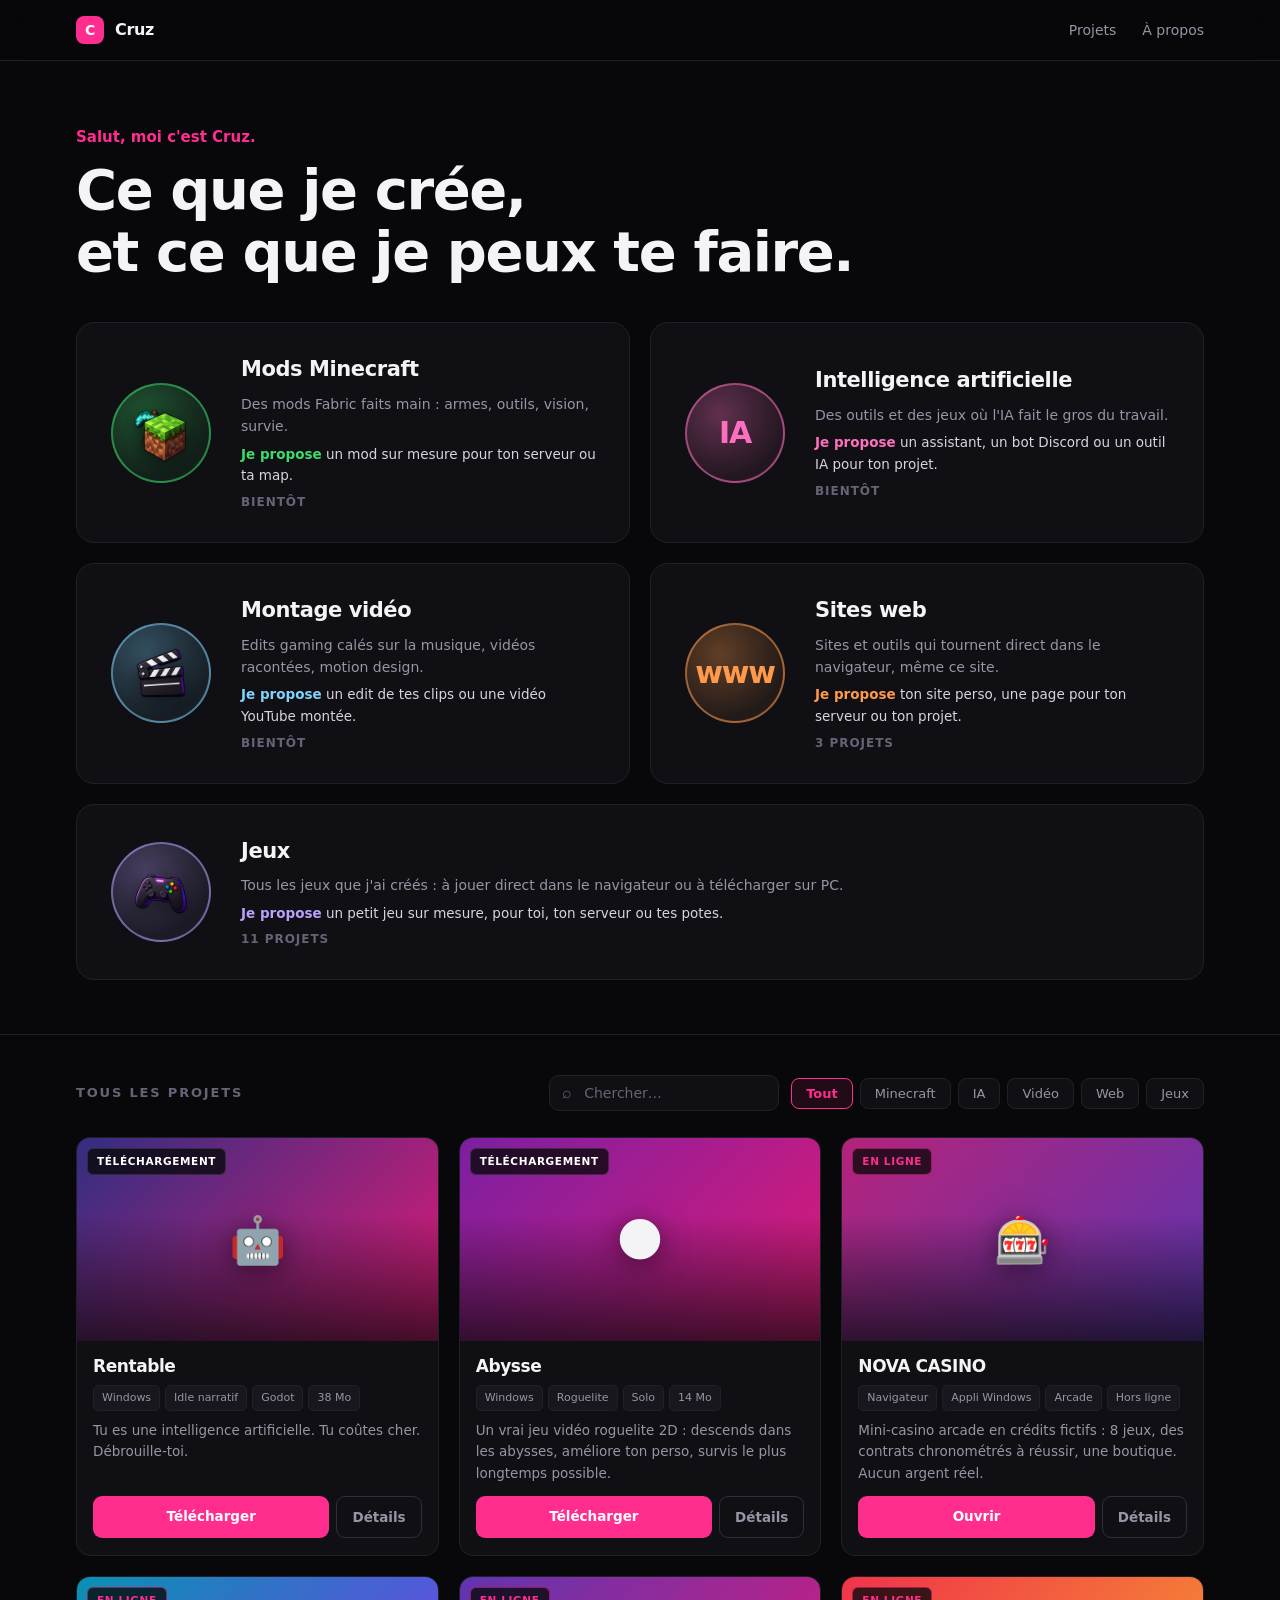
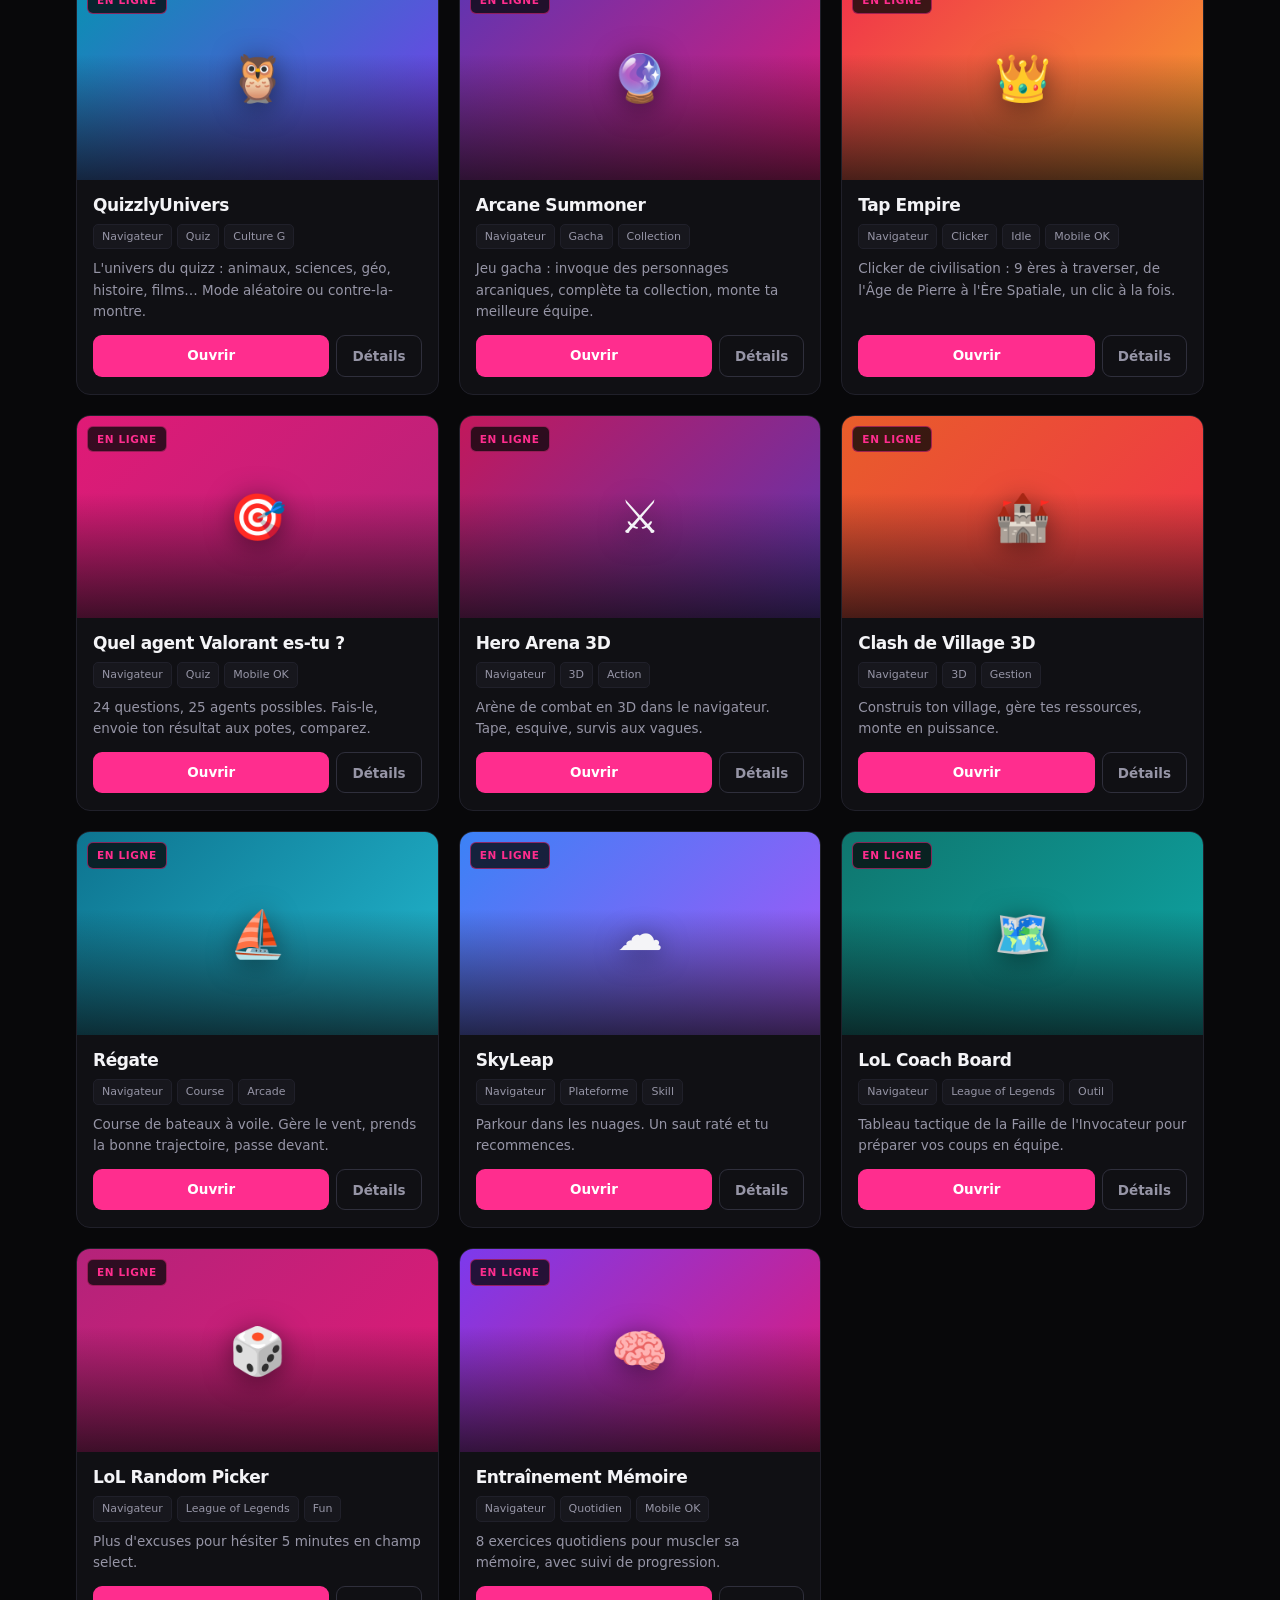
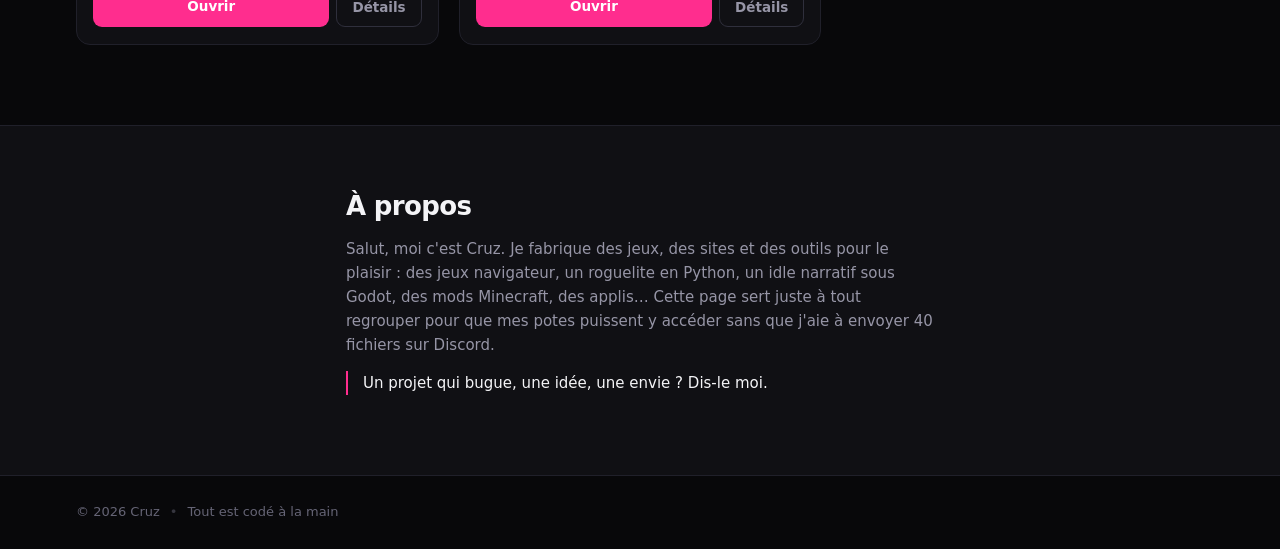
==== commit 2e7c59a5: "Accueil en 5 catégories (Minecraft, IA, Vidéo, Web, Jeux) avec illustrations animées au survol Rempl" ====
--- a/index.html
+++ b/index.html
@@ -14,9 +14,9 @@
 
 <link rel="icon" href="data:image/svg+xml,<svg xmlns='http://www.w3.org/2000/svg' viewBox='0 0 100 100'><rect width='100' height='100' rx='24' fill='%23FF2D8E'/><text x='50' y='72' font-size='62' text-anchor='middle' fill='white' font-family='sans-serif' font-weight='bold'>C</text></svg>">
 
-<!-- Le "?v=6" force les navigateurs a retelecharger le fichier au lieu d'utiliser
+<!-- Le "?v=10" force les navigateurs a retelecharger le fichier au lieu d'utiliser
      leur vieille copie en cache. Augmente le numero a chaque changement de design. -->
-<link rel="stylesheet" href="style.css?v=6">
+<link rel="stylesheet" href="style.css?v=10">
 </head>
 <body>
 
@@ -34,9 +34,96 @@
   </div>
 </header>
 
-<!-- ===================== VITRINE (projet vedette) ===================== -->
-<!-- Rempli par script.js a partir du projet qui a "vedette: true" -->
-<section class="vitrine" id="vitrine"></section>
+<!-- ===================== LES 4 CATÉGORIES ===================== -->
+<!-- Chaque petit dessin (.pop) sort du rond au survol. Sa position au repos
+     (--x0, --y0, --r0, --s0) et une fois sorti (--x1, --y1, --r1, --s1) se
+     règlent directement dans son style. Pour remplacer un dessin par une
+     autre image : remplace le .png du même nom dans assets/categories/. -->
+<section class="accueil">
+  <div class="wrap">
+    <p class="accueil-salut">Salut, moi c'est Cruz.</p>
+    <h1>Ce que je crée,<br>et ce que je peux te faire.</h1>
+
+    <div class="cats">
+      <button class="cat" type="button" data-filtre="minecraft" style="--c:#3DDC6A">
+        <span class="rond">
+          <img class="pop" src="assets/categories/minecraft-pioche.png" alt=""
+               style="--x0:-8px;--y0:-6px;--r0:-20deg;--s0:.75;--x1:-36px;--y1:-34px;--r1:-45deg;--s1:1.15">
+          <img class="pop" src="assets/categories/minecraft-bloc.png" alt=""
+               style="--x0:4px;--y0:4px;--x1:34px;--y1:-30px;--r1:12deg;--s1:1.1">
+        </span>
+        <span class="cat-texte">
+          <span class="cat-titre">Mods Minecraft</span>
+          <span class="cat-phrase">Des mods Fabric faits main : armes, outils, vision, survie.</span>
+          <span class="cat-propose"><b>Je propose</b> un mod sur mesure pour ton serveur ou ta map.</span>
+          <span class="cat-compte"></span>
+        </span>
+      </button>
+
+      <button class="cat" type="button" data-filtre="ia" style="--c:#FF6FBF">
+        <span class="rond">
+          <span class="rond-texte">IA</span>
+          <img class="pop" src="assets/categories/ia-etincelle.png" alt=""
+               style="--s0:0;--x1:38px;--y1:-34px;--r1:90deg;--s1:.8">
+          <img class="pop" src="assets/categories/ia-etincelle.png" alt=""
+               style="--s0:0;--x1:-40px;--y1:30px;--r1:-60deg;--s1:.5">
+          <img class="pop" src="assets/categories/ia-puce.png" alt=""
+               style="--s0:0;--x1:36px;--y1:32px;--r1:-12deg;--s1:.75">
+        </span>
+        <span class="cat-texte">
+          <span class="cat-titre">Intelligence artificielle</span>
+          <span class="cat-phrase">Des outils et des jeux où l'IA fait le gros du travail.</span>
+          <span class="cat-propose"><b>Je propose</b> un assistant, un bot Discord ou un outil IA pour ton projet.</span>
+          <span class="cat-compte"></span>
+        </span>
+      </button>
+
+      <button class="cat" type="button" data-filtre="video" style="--c:#7FD3FF">
+        <span class="rond">
+          <img class="pop" src="assets/categories/video-clap.png" alt=""
+               style="--x1:-14px;--y1:-36px;--r1:-14deg;--s1:1.2">
+          <img class="pop" src="assets/categories/video-souris.png" alt=""
+               style="--s0:0;--x1:38px;--y1:26px;--r1:18deg;--s1:.85">
+        </span>
+        <span class="cat-texte">
+          <span class="cat-titre">Montage vidéo</span>
+          <span class="cat-phrase">Edits gaming calés sur la musique, vidéos racontées, motion design.</span>
+          <span class="cat-propose"><b>Je propose</b> un edit de tes clips ou une vidéo YouTube montée.</span>
+          <span class="cat-compte"></span>
+        </span>
+      </button>
+
+      <button class="cat" type="button" data-filtre="web" style="--c:#FF9A4D">
+        <span class="rond">
+          <span class="rond-texte">www</span>
+          <img class="pop" src="assets/categories/web-fenetre.png" alt=""
+               style="--s0:0;--x1:-34px;--y1:-32px;--r1:-8deg;--s1:1.1">
+        </span>
+        <span class="cat-texte">
+          <span class="cat-titre">Sites web</span>
+          <span class="cat-phrase">Sites et outils qui tournent direct dans le navigateur, même ce site.</span>
+          <span class="cat-propose"><b>Je propose</b> ton site perso, une page pour ton serveur ou ton projet.</span>
+          <span class="cat-compte"></span>
+        </span>
+      </button>
+
+      <button class="cat cat-large" type="button" data-filtre="jeu" style="--c:#B9A2FF">
+        <span class="rond">
+          <img class="pop" src="assets/categories/jeu-manette.png" alt=""
+               style="--x0:0px;--y0:2px;--s0:1.05;--x1:-30px;--y1:-36px;--r1:-18deg;--s1:1.3">
+          <img class="pop" src="assets/categories/jeu-coeur.png" alt=""
+               style="--s0:0;--x1:38px;--y1:28px;--r1:12deg;--s1:.7">
+        </span>
+        <span class="cat-texte">
+          <span class="cat-titre">Jeux</span>
+          <span class="cat-phrase">Tous les jeux que j'ai créés : à jouer direct dans le navigateur ou à télécharger sur PC.</span>
+          <span class="cat-propose"><b>Je propose</b> un petit jeu sur mesure, pour toi, ton serveur ou tes potes.</span>
+          <span class="cat-compte"></span>
+        </span>
+      </button>
+    </div>
+  </div>
+</section>
 
 <!-- ===================== FILTRES ===================== -->
 <div class="wrap toolbar" id="projets">
@@ -48,10 +135,11 @@
     </div>
     <div class="chips" id="filtres" role="group" aria-label="Filtrer les projets">
       <button class="chip actif" data-filtre="tous" type="button">Tout</button>
-      <button class="chip" data-filtre="jouer" type="button">En ligne</button>
+      <button class="chip" data-filtre="minecraft" type="button">Minecraft</button>
+      <button class="chip" data-filtre="ia" type="button">IA</button>
+      <button class="chip" data-filtre="video" type="button">Vidéo</button>
+      <button class="chip" data-filtre="web" type="button">Web</button>
       <button class="chip" data-filtre="jeu" type="button">Jeux</button>
-      <button class="chip" data-filtre="outil" type="button">Outils</button>
-      <button class="chip" data-filtre="telecharger" type="button">À télécharger</button>
     </div>
   </div>
 </div>
@@ -59,7 +147,7 @@
 <!-- ===================== GRILLE DES PROJETS ===================== -->
 <main class="wrap">
   <div class="grille" id="grille"></div>
-  <p class="vide" id="vide" hidden>Aucun projet ne correspond à cette recherche.</p>
+  <p class="vide" id="vide" hidden></p>
 </main>
 
 <!-- ===================== À PROPOS ===================== -->
@@ -109,7 +197,7 @@
   </div>
 </div>
 
-<script src="projets.js?v=6"></script>
-<script src="script.js?v=6"></script>
+<script src="projets.js?v=10"></script>
+<script src="script.js?v=10"></script>
 </body>
 </html>
--- a/style.css
+++ b/style.css
@@ -1,7 +1,7 @@
 /* =========================================================================
    Cruz — Mes projets
-   Vitrine de jeux, fond sombre. Le fuchsia ne sert que d'accent :
-   badges, filtre actif, survol. Tout le reste est en noir et blanc.
+   Fond sombre. Le fuchsia ne sert que d'accent : badges, filtre actif,
+   survol. Seules les 4 cartes catégories ont chacune leur propre couleur.
    ========================================================================= */
 
 :root{
@@ -53,28 +53,71 @@
 .topnav a{font-size:14px;color:var(--doux);font-weight:500;transition:color .15s}
 .topnav a:hover{color:var(--texte)}
 
-/* --------------------------- VITRINE (vedette) --------------------------- */
-.vitrine{position:relative;overflow:hidden;border-bottom:1px solid var(--bord)}
-.vitrine-fond{position:absolute;inset:0;opacity:.30;filter:saturate(140%)}
-.vitrine::after{
-  content:"";position:absolute;inset:0;
-  background:
-    radial-gradient(120% 90% at 15% 0%, transparent, rgba(8,8,10,.55) 55%, var(--noir) 92%),
-    linear-gradient(to top, var(--noir) 2%, transparent 60%);
-}
-.vitrine-inner{position:relative;z-index:2;padding:74px 26px 66px;max-width:var(--max);margin:0 auto}
-.vitrine-etiquette{
-  display:inline-flex;align-items:center;gap:8px;
-  padding:5px 12px;border-radius:999px;
-  background:var(--accent);color:#fff;
-  font-size:11px;font-weight:800;letter-spacing:.1em;text-transform:uppercase;
-}
-.vitrine-emoji{font-size:62px;line-height:1;margin:22px 0 14px}
-.vitrine h1{font-size:clamp(40px,7vw,72px);font-weight:800;max-width:16ch}
-.vitrine-phrase{margin:18px 0 0;max-width:52ch;font-size:18px;color:#D6D5E0}
-.vitrine .tags{margin-top:20px}
-.vitrine .actions{margin-top:28px;display:flex;gap:10px;flex-wrap:wrap}
-.vitrine .btn{padding:12px 24px;font-size:15px}
+/* ----------------------------- LES 4 CATÉGORIES ----------------------------- */
+/* Chaque carte a sa couleur (--c, dans index.html). Au survol, les .pop
+   passent de leur position de repos (--x0...) a leur position sortie (--x1...). */
+.accueil{padding:64px 0 54px;border-bottom:1px solid var(--bord)}
+.accueil-salut{margin:0 0 10px;color:var(--accent);font-weight:700;font-size:15px}
+.accueil h1{font-size:clamp(32px,5.5vw,56px);font-weight:800;margin-bottom:40px}
+
+.cats{display:grid;grid-template-columns:repeat(2,1fr);gap:20px}
+.cat{
+  display:flex;align-items:center;gap:30px;text-align:left;
+  padding:30px 26px 30px 34px;border-radius:18px;cursor:pointer;
+  background:var(--surface);border:1px solid var(--bord);
+  color:var(--texte);font:inherit;
+  transition:transform .25s cubic-bezier(.2,.7,.3,1), border-color .25s, box-shadow .25s, background .25s;
+}
+.cat:hover,.cat:focus-visible,.cat.actif{
+  border-color:var(--c);
+  background:linear-gradient(120deg, color-mix(in srgb,var(--c) 10%,var(--surface)), var(--surface) 60%);
+  box-shadow:0 22px 50px -26px var(--c);
+  outline:none;
+}
+.cat:hover{transform:translateY(-4px)}
+.cat-large{grid-column:1/-1}
+
+.rond{
+  position:relative;flex:none;width:100px;height:100px;border-radius:50%;
+  background:radial-gradient(circle at 35% 30%, color-mix(in srgb,var(--c) 34%,transparent), color-mix(in srgb,var(--c) 8%,transparent) 70%);
+  border:2px solid color-mix(in srgb,var(--c) 55%,transparent);
+  transition:transform .35s cubic-bezier(.34,1.56,.64,1);
+}
+.rond-texte{
+  position:absolute;inset:0;display:grid;place-items:center;
+  font-size:30px;font-weight:900;letter-spacing:-.04em;color:var(--c);
+  transition:transform .35s cubic-bezier(.34,1.56,.64,1);
+}
+.pop{
+  position:absolute;left:50%;top:50%;width:52px;height:52px;pointer-events:none;
+  filter:drop-shadow(0 6px 10px rgba(0,0,0,.45));
+  transform:translate(-50%,-50%) translate(var(--x0,0),var(--y0,0)) rotate(var(--r0,0deg)) scale(var(--s0,1));
+  transition:transform .5s cubic-bezier(.34,1.56,.64,1);
+}
+.cat:hover .rond,.cat:focus-visible .rond{transform:scale(1.06)}
+.cat:hover .rond-texte,.cat:focus-visible .rond-texte{transform:scale(.85)}
+.cat:hover .pop,.cat:focus-visible .pop{
+  transform:translate(-50%,-50%) translate(var(--x1,0),var(--y1,0)) rotate(var(--r1,0deg)) scale(var(--s1,1));
+}
+/* le 2e dessin part un poil apres le 1er, ca fait plus vivant */
+.cat:hover .pop:nth-of-type(2),.cat:focus-visible .pop:nth-of-type(2){transition-delay:.06s}
+.cat:hover .pop:nth-of-type(3),.cat:focus-visible .pop:nth-of-type(3){transition-delay:.12s}
+
+.cat-texte{display:flex;flex-direction:column;gap:6px;min-width:0}
+.cat-titre{font-size:21px;font-weight:800;letter-spacing:-.02em}
+.cat-phrase{font-size:14px;color:var(--doux)}
+.cat-propose{font-size:13.5px;color:#D6D5E0}
+.cat-propose b{color:var(--c)}
+.cat-compte{font-size:12px;font-weight:700;letter-spacing:.08em;text-transform:uppercase;color:var(--tres-doux)}
+
+/* telephone : pas de survol, donc les dessins sont deja sortis */
+@media (hover:none){
+  .pop{transform:translate(-50%,-50%) translate(var(--x1,0),var(--y1,0)) rotate(var(--r1,0deg)) scale(var(--s1,1))}
+  .rond-texte{transform:scale(.85)}
+}
+@media (prefers-reduced-motion:reduce){
+  .cat,.rond,.rond-texte,.pop{transition:none}
+}
 
 /* ------------------------------- FILTRES -------------------------------- */
 .toolbar{
@@ -226,8 +269,11 @@
 /* ------------------------------ RESPONSIVE ------------------------------ */
 @media (max-width:720px){
   .wrap{padding:0 18px}
-  .vitrine-inner{padding:52px 18px 46px}
-  .vitrine-emoji{font-size:48px}
+  .accueil{padding:40px 0 36px}
+  .cats{grid-template-columns:1fr;gap:16px}
+  .cat{gap:26px;padding:26px 18px 26px 30px}
+  .rond{width:84px;height:84px}
+  .pop{width:44px;height:44px}
   .topnav a{display:none}
   .outils{margin-left:0;width:100%}
   .search{flex:1}
